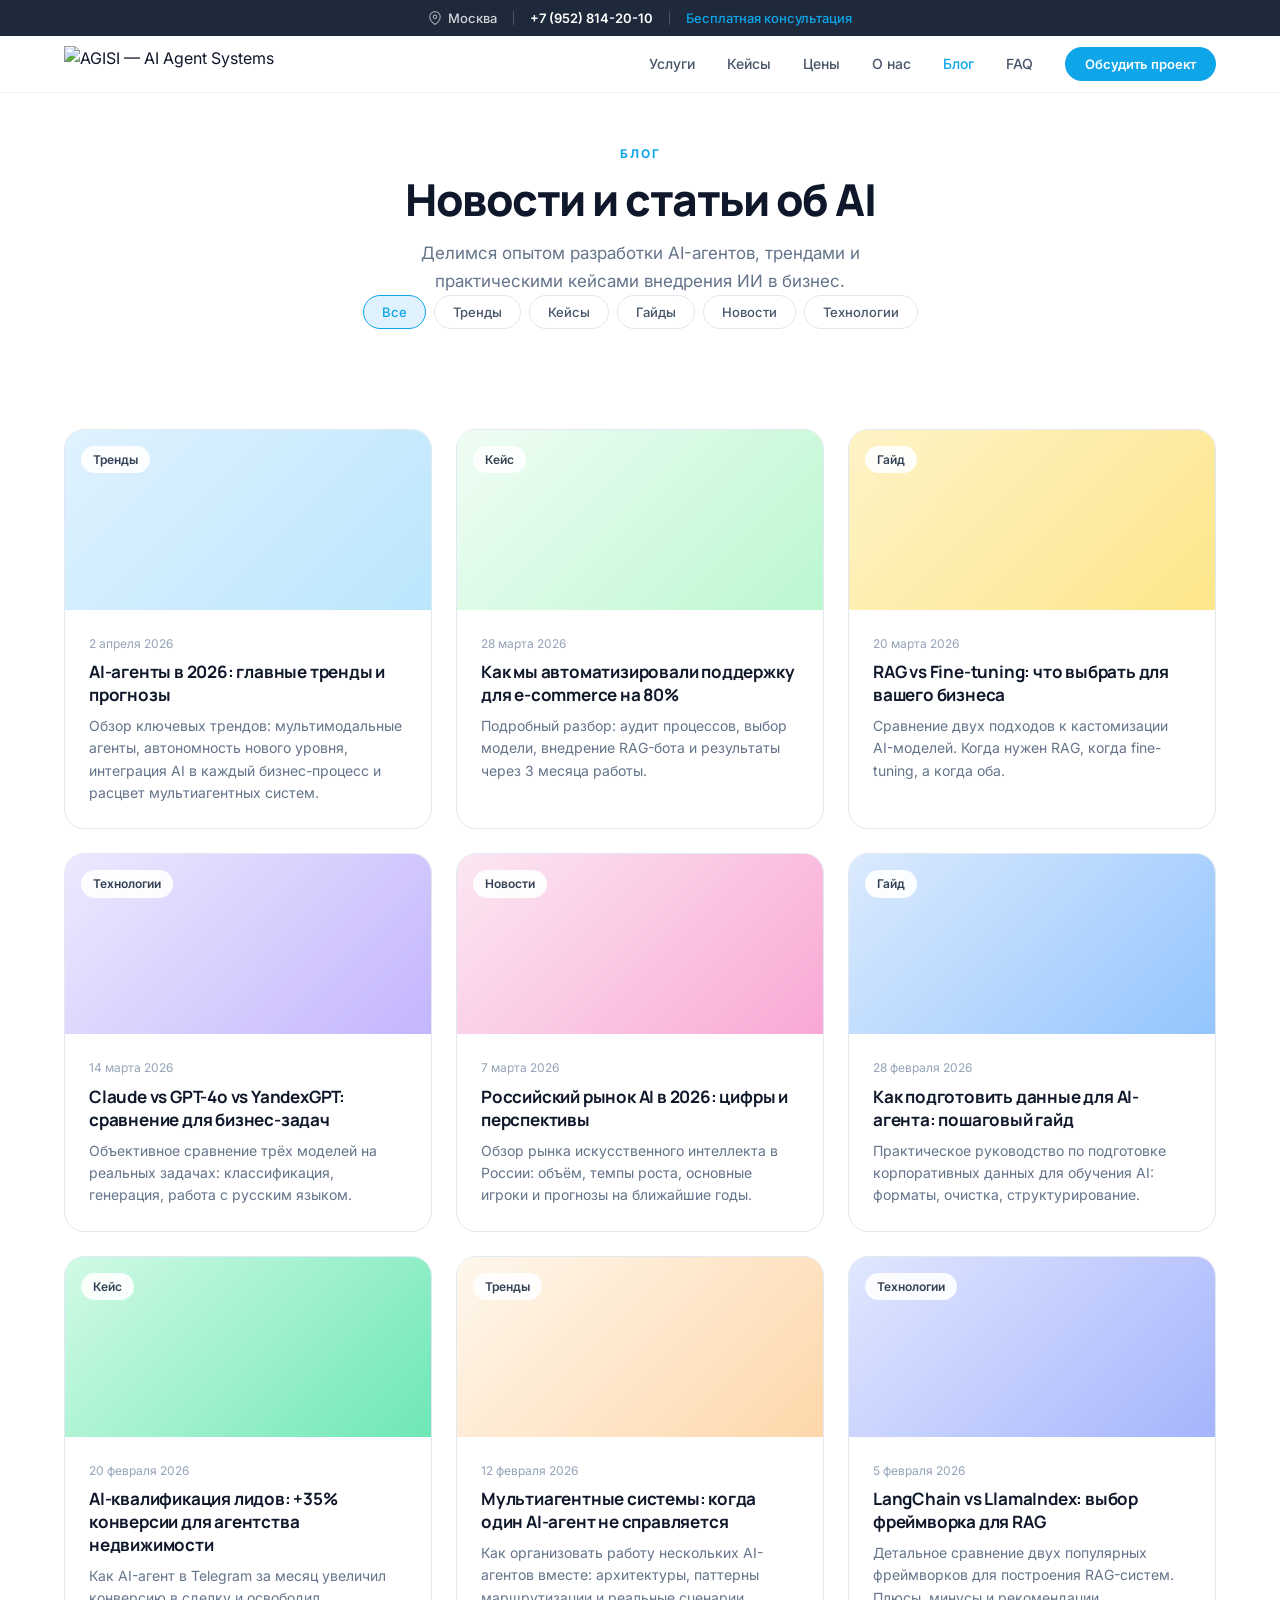
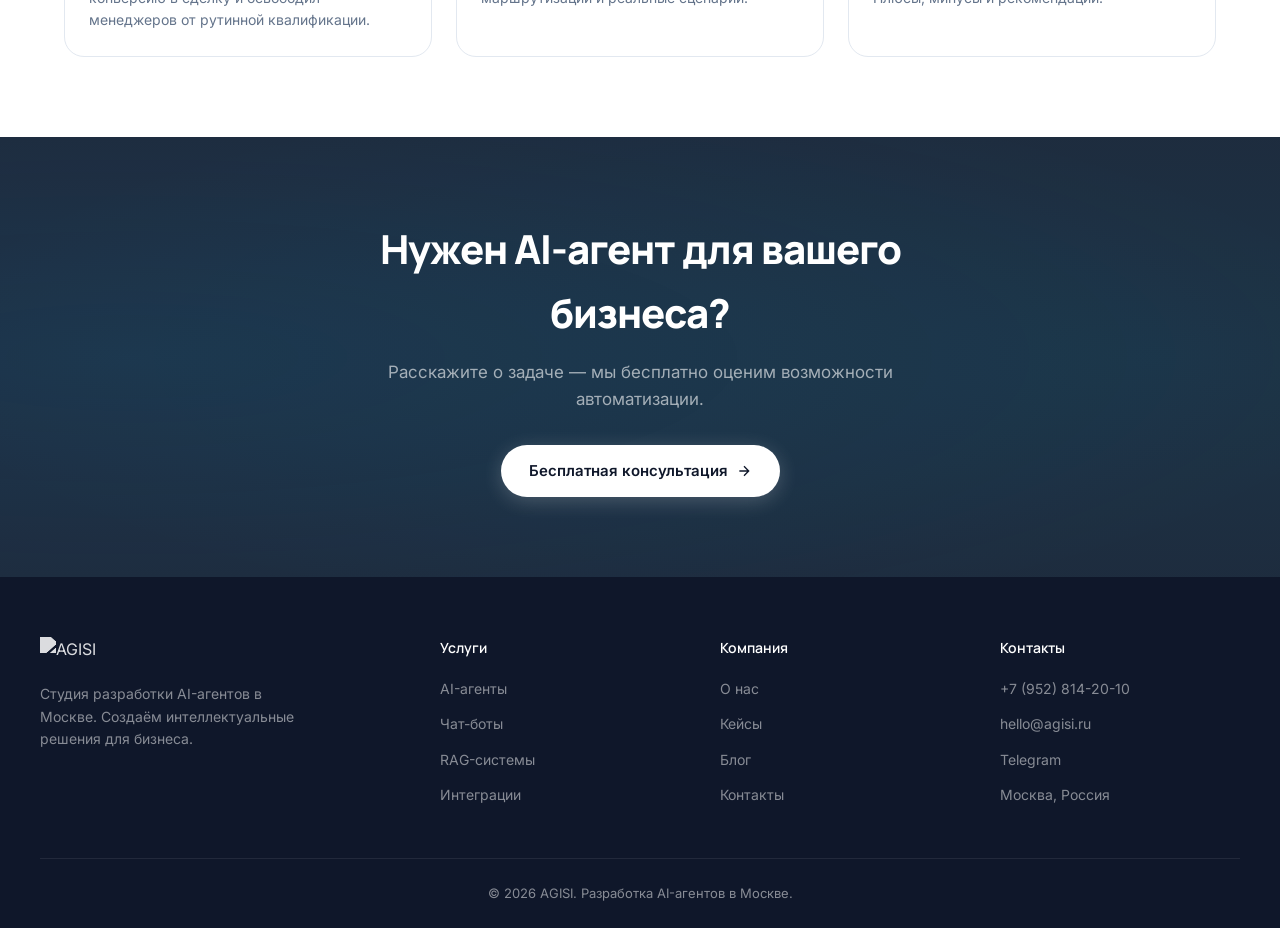
==== public_html/blog.html @ bcafbeac "Fix domain: asigi.ru -> agisi.ru Updated all references to correct domain agisi.ru. Updated deploy p" ====
<!DOCTYPE html>
<html lang="ru">
<head>
    <meta charset="UTF-8">
    <meta name="viewport" content="width=device-width, initial-scale=1.0">
    <title>Блог об AI и нейросетях — AGISI | Статьи о разработке AI-агентов</title>
    <meta name="description" content="Блог AGISI: статьи о разработке AI-агентов, внедрении ИИ в бизнес, RAG-системах, чат-ботах и трендах искусственного интеллекта. Практические кейсы и гайды.">
    <meta name="keywords" content="блог AI, статьи об искусственном интеллекте, разработка AI агентов блог, RAG системы статьи, чат-боты для бизнеса, тренды ИИ 2026, внедрение нейросетей кейсы, AI автоматизация">
    <meta name="author" content="AGISI">
    <link rel="canonical" href="https://agisi.ru/blog.html">
    <meta name="geo.region" content="RU-MOW">
    <meta name="geo.placename" content="Москва">

    <!-- Open Graph -->
    <meta property="og:title" content="Блог об AI и нейросетях — AGISI">
    <meta property="og:description" content="Статьи о разработке AI-агентов, внедрении ИИ и трендах нейросетей. Практические кейсы от студии AGISI.">
    <meta property="og:type" content="website">
    <meta property="og:url" content="https://agisi.ru/blog.html">
    <meta property="og:locale" content="ru_RU">
    <meta property="og:site_name" content="AGISI">

    <!-- Favicon -->
    <link rel="icon" type="image/x-icon" href="/favicon.ico">
    <link rel="icon" type="image/png" sizes="32x32" href="/favicon-32x32.png">
    <link rel="icon" type="image/png" sizes="16x16" href="/favicon-16x16.png">
    <link rel="apple-touch-icon" sizes="180x180" href="/apple-touch-icon.png">
    <link rel="manifest" href="/site.webmanifest">
    <meta name="theme-color" content="#0EA5E9">

    <!-- Fonts -->
    <link rel="preconnect" href="https://fonts.googleapis.com">
    <link rel="preconnect" href="https://fonts.gstatic.com" crossorigin>
    <link href="https://fonts.googleapis.com/css2?family=Manrope:wght@400;500;600;700;800&family=Inter:wght@400;500;600;700&display=swap" rel="stylesheet">

    <!-- Styles -->
    <link rel="stylesheet" href="styles.css">

    <!-- Structured Data: BreadcrumbList -->
    <script type="application/ld+json">
    {
        "@context": "https://schema.org",
        "@type": "BreadcrumbList",
        "itemListElement": [
            {
                "@type": "ListItem",
                "position": 1,
                "name": "Главная",
                "item": "https://agisi.ru/"
            },
            {
                "@type": "ListItem",
                "position": 2,
                "name": "Блог",
                "item": "https://agisi.ru/blog.html"
            }
        ]
    }
    </script>

    <!-- Structured Data: Blog -->
    <script type="application/ld+json">
    {
        "@context": "https://schema.org",
        "@type": "Blog",
        "name": "Блог AGISI",
        "description": "Статьи о разработке AI-агентов, внедрении ИИ в бизнес и трендах искусственного интеллекта",
        "url": "https://agisi.ru/blog.html",
        "publisher": {
            "@type": "Organization",
            "name": "AGISI",
            "url": "https://agisi.ru"
        },
        "blogPost": [
            {
                "@type": "BlogPosting",
                "headline": "AI-агенты в 2026: главные тренды и прогнозы",
                "datePublished": "2026-04-02",
                "author": {"@type": "Organization", "name": "AGISI"},
                "description": "Обзор ключевых трендов в разработке AI-агентов: мультимодальность, автономность, интеграция с бизнес-процессами."
            },
            {
                "@type": "BlogPosting",
                "headline": "Как мы автоматизировали поддержку для e-commerce на 80%",
                "datePublished": "2026-03-28",
                "author": {"@type": "Organization", "name": "AGISI"},
                "description": "Подробный разбор кейса: от аудита до внедрения RAG-бота для интернет-магазина."
            },
            {
                "@type": "BlogPosting",
                "headline": "RAG vs Fine-tuning: что выбрать для вашего бизнеса",
                "datePublished": "2026-03-20",
                "author": {"@type": "Organization", "name": "AGISI"},
                "description": "Сравнение двух подходов к кастомизации AI-моделей для бизнеса."
            }
        ]
    }
    </script>

    <!-- Yandex.Metrika counter -->
    <script type="text/javascript">
        (function(m,e,t,r,i,k,a){
            m[i]=m[i]||function(){(m[i].a=m[i].a||[]).push(arguments)};
            m[i].l=1*new Date();
            for (var j = 0; j < document.scripts.length; j++) {if (document.scripts[j].src === r) { return; }}
            k=e.createElement(t),a=e.getElementsByTagName(t)[0],k.async=1,k.src=r,a.parentNode.insertBefore(k,a);
        })(window, document,'script','https://mc.yandex.ru/metrika/tag.js?id=107025632', 'ym');
        ym(107025632, 'init', {ssr:true, webvisor:true, clickmap:true, ecommerce:"dataLayer", referrer: document.referrer, url: location.href, accurateTrackBounce:true, trackLinks:true});
    </script>
</head>
<body>
    <noscript><div><img src="https://mc.yandex.ru/watch/107025632" style="position:absolute; left:-9999px;" alt=""></div></noscript>

    <!-- TOP BAR -->
    <div class="top-bar">
        <div class="top-bar-inner">
            <span class="top-bar-location">
                <svg width="14" height="14" viewBox="0 0 24 24" fill="none" stroke="currentColor" stroke-width="2"><path d="M21 10c0 7-9 13-9 13s-9-6-9-13a9 9 0 0118 0z"/><circle cx="12" cy="10" r="3"/></svg>
                Москва
            </span>
            <span class="top-bar-divider"></span>
            <a href="tel:+79528142010" class="top-bar-phone">+7 (952) 814-20-10</a>
            <span class="top-bar-divider"></span>
            <span class="top-bar-free">Бесплатная консультация</span>
        </div>
    </div>

    <!-- NAVIGATION -->
    <nav class="nav" id="nav">
        <div class="nav-inner">
            <a href="/" class="nav-logo">
                <img src="/images/logo-full.png" alt="AGISI — AI Agent Systems" class="nav-logo-full">
            </a>
            <ul class="nav-links">
                <li><a href="/#services">Услуги</a></li>
                <li><a href="/#cases">Кейсы</a></li>
                <li><a href="/#pricing">Цены</a></li>
                <li><a href="/#about">О нас</a></li>
                <li><a href="/blog.html" style="color: var(--primary);">Блог</a></li>
                <li><a href="/#faq">FAQ</a></li>
                <li><a href="/#contact" class="nav-cta">Обсудить проект</a></li>
            </ul>
            <div class="nav-right-mobile">
                <a href="tel:+79528142010" class="nav-cta-mobile">Позвонить</a>
                <button class="nav-burger" id="navBurger" aria-label="Меню">
                    <span></span><span></span><span></span>
                </button>
            </div>
        </div>
    </nav>

    <!-- MOBILE MENU -->
    <div class="mobile-menu" id="mobileMenu">
        <a href="/#services" onclick="closeMobile()">Услуги</a>
        <a href="/#cases" onclick="closeMobile()">Кейсы</a>
        <a href="/#pricing" onclick="closeMobile()">Цены</a>
        <a href="/#about" onclick="closeMobile()">О нас</a>
        <a href="/blog.html" onclick="closeMobile()">Блог</a>
        <a href="/#faq" onclick="closeMobile()">FAQ</a>
        <a href="/#contact" onclick="closeMobile()">Обсудить проект</a>
    </div>

    <!-- BLOG HEADER -->
    <div class="blog-page-header">
        <div class="section-container">
            <span class="section-label">Блог</span>
            <h1 class="section-title">Новости и статьи об AI</h1>
            <p class="section-desc">Делимся опытом разработки AI-агентов, трендами и практическими кейсами внедрения ИИ в бизнес.</p>
            <div class="blog-page-categories">
                <button class="blog-category-btn active" data-category="all">Все</button>
                <button class="blog-category-btn" data-category="trends">Тренды</button>
                <button class="blog-category-btn" data-category="cases">Кейсы</button>
                <button class="blog-category-btn" data-category="guides">Гайды</button>
                <button class="blog-category-btn" data-category="news">Новости</button>
                <button class="blog-category-btn" data-category="tech">Технологии</button>
            </div>
        </div>
    </div>

    <!-- BLOG ARTICLES -->
    <div class="blog-page-grid">
        <article class="blog-card fade-in" data-category="trends">
            <div class="blog-card-img" style="background: linear-gradient(135deg, #E0F2FE, #BAE6FD);">
                <span class="blog-card-category">Тренды</span>
            </div>
            <div class="blog-card-body">
                <time class="blog-card-date">2 апреля 2026</time>
                <h3><a href="#">AI-агенты в 2026: главные тренды и прогнозы</a></h3>
                <p>Обзор ключевых трендов: мультимодальные агенты, автономность нового уровня, интеграция AI в каждый бизнес-процесс и расцвет мультиагентных систем.</p>
            </div>
        </article>

        <article class="blog-card fade-in" data-category="cases">
            <div class="blog-card-img" style="background: linear-gradient(135deg, #F0FDF4, #BBF7D0);">
                <span class="blog-card-category">Кейс</span>
            </div>
            <div class="blog-card-body">
                <time class="blog-card-date">28 марта 2026</time>
                <h3><a href="#">Как мы автоматизировали поддержку для e-commerce на 80%</a></h3>
                <p>Подробный разбор: аудит процессов, выбор модели, внедрение RAG-бота и результаты через 3 месяца работы.</p>
            </div>
        </article>

        <article class="blog-card fade-in" data-category="guides">
            <div class="blog-card-img" style="background: linear-gradient(135deg, #FEF3C7, #FDE68A);">
                <span class="blog-card-category">Гайд</span>
            </div>
            <div class="blog-card-body">
                <time class="blog-card-date">20 марта 2026</time>
                <h3><a href="#">RAG vs Fine-tuning: что выбрать для вашего бизнеса</a></h3>
                <p>Сравнение двух подходов к кастомизации AI-моделей. Когда нужен RAG, когда fine-tuning, а когда оба.</p>
            </div>
        </article>

        <article class="blog-card fade-in" data-category="tech">
            <div class="blog-card-img" style="background: linear-gradient(135deg, #EDE9FE, #C4B5FD);">
                <span class="blog-card-category">Технологии</span>
            </div>
            <div class="blog-card-body">
                <time class="blog-card-date">14 марта 2026</time>
                <h3><a href="#">Claude vs GPT-4o vs YandexGPT: сравнение для бизнес-задач</a></h3>
                <p>Объективное сравнение трёх моделей на реальных задачах: классификация, генерация, работа с русским языком.</p>
            </div>
        </article>

        <article class="blog-card fade-in" data-category="news">
            <div class="blog-card-img" style="background: linear-gradient(135deg, #FCE7F3, #F9A8D4);">
                <span class="blog-card-category">Новости</span>
            </div>
            <div class="blog-card-body">
                <time class="blog-card-date">7 марта 2026</time>
                <h3><a href="#">Российский рынок AI в 2026: цифры и перспективы</a></h3>
                <p>Обзор рынка искусственного интеллекта в России: объём, темпы роста, основные игроки и прогнозы на ближайшие годы.</p>
            </div>
        </article>

        <article class="blog-card fade-in" data-category="guides">
            <div class="blog-card-img" style="background: linear-gradient(135deg, #DBEAFE, #93C5FD);">
                <span class="blog-card-category">Гайд</span>
            </div>
            <div class="blog-card-body">
                <time class="blog-card-date">28 февраля 2026</time>
                <h3><a href="#">Как подготовить данные для AI-агента: пошаговый гайд</a></h3>
                <p>Практическое руководство по подготовке корпоративных данных для обучения AI: форматы, очистка, структурирование.</p>
            </div>
        </article>

        <article class="blog-card fade-in" data-category="cases">
            <div class="blog-card-img" style="background: linear-gradient(135deg, #D1FAE5, #6EE7B7);">
                <span class="blog-card-category">Кейс</span>
            </div>
            <div class="blog-card-body">
                <time class="blog-card-date">20 февраля 2026</time>
                <h3><a href="#">AI-квалификация лидов: +35% конверсии для агентства недвижимости</a></h3>
                <p>Как AI-агент в Telegram за месяц увеличил конверсию в сделку и освободил менеджеров от рутинной квалификации.</p>
            </div>
        </article>

        <article class="blog-card fade-in" data-category="trends">
            <div class="blog-card-img" style="background: linear-gradient(135deg, #FFF7ED, #FED7AA);">
                <span class="blog-card-category">Тренды</span>
            </div>
            <div class="blog-card-body">
                <time class="blog-card-date">12 февраля 2026</time>
                <h3><a href="#">Мультиагентные системы: когда один AI-агент не справляется</a></h3>
                <p>Как организовать работу нескольких AI-агентов вместе: архитектуры, паттерны маршрутизации и реальные сценарии.</p>
            </div>
        </article>

        <article class="blog-card fade-in" data-category="tech">
            <div class="blog-card-img" style="background: linear-gradient(135deg, #E0E7FF, #A5B4FC);">
                <span class="blog-card-category">Технологии</span>
            </div>
            <div class="blog-card-body">
                <time class="blog-card-date">5 февраля 2026</time>
                <h3><a href="#">LangChain vs LlamaIndex: выбор фреймворка для RAG</a></h3>
                <p>Детальное сравнение двух популярных фреймворков для построения RAG-систем. Плюсы, минусы и рекомендации.</p>
            </div>
        </article>
    </div>

    <!-- CTA -->
    <section class="cta">
        <div class="cta-content fade-in">
            <h2>Нужен AI-агент для вашего бизнеса?</h2>
            <p>Расскажите о задаче — мы бесплатно оценим возможности автоматизации.</p>
            <a href="/#contact" class="btn btn-primary btn-white">
                Бесплатная консультация
                <svg width="16" height="16" viewBox="0 0 24 24" fill="none" stroke="currentColor" stroke-width="2"><path d="M5 12h14M12 5l7 7-7 7"/></svg>
            </a>
        </div>
    </section>

    <!-- FOOTER -->
    <footer class="footer">
        <div class="footer-inner">
            <div class="footer-col">
                <a href="/" class="footer-logo">
                    <img src="/images/logo-full.png" alt="AGISI" class="footer-logo-img">
                </a>
                <p class="footer-desc">Студия разработки AI-агентов в Москве. Создаём интеллектуальные решения для бизнеса.</p>
            </div>
            <div class="footer-col">
                <h4>Услуги</h4>
                <ul>
                    <li><a href="/#services">AI-агенты</a></li>
                    <li><a href="/#services">Чат-боты</a></li>
                    <li><a href="/#services">RAG-системы</a></li>
                    <li><a href="/#services">Интеграции</a></li>
                </ul>
            </div>
            <div class="footer-col">
                <h4>Компания</h4>
                <ul>
                    <li><a href="/#about">О нас</a></li>
                    <li><a href="/#cases">Кейсы</a></li>
                    <li><a href="/blog.html">Блог</a></li>
                    <li><a href="/#contact">Контакты</a></li>
                </ul>
            </div>
            <div class="footer-col">
                <h4>Контакты</h4>
                <ul>
                    <li><a href="tel:+79528142010">+7 (952) 814-20-10</a></li>
                    <li><a href="mailto:hello@agisi.ru">hello@agisi.ru</a></li>
                    <li><a href="https://t.me/agi_studio" target="_blank" rel="noopener">Telegram</a></li>
                    <li><span>Москва, Россия</span></li>
                </ul>
            </div>
        </div>
        <div class="footer-bottom">
            <p>&copy; 2026 AGISI. Разработка AI-агентов в Москве.</p>
        </div>
    </footer>

    <script src="script.js"></script>
</body>
</html>
---- public_html/styles.css ----
/* ===== RESET & BASE ===== */
*, *::before, *::after {
    margin: 0;
    padding: 0;
    box-sizing: border-box;
}

:root {
    --white: #ffffff;
    --bg: #FAFBFC;
    --bg-alt: #F1F5F9;
    --black: #0F172A;
    --gray-50: #F8FAFC;
    --gray-100: #F1F5F9;
    --gray-200: #E2E8F0;
    --gray-300: #CBD5E1;
    --gray-400: #94A3B8;
    --gray-500: #64748B;
    --gray-600: #475569;
    --gray-700: #334155;
    --gray-800: #1E293B;
    --primary: #0EA5E9;
    --primary-dark: #0284C7;
    --primary-light: #E0F2FE;
    --primary-50: #F0F9FF;
    --gradient: linear-gradient(135deg, #0EA5E9 0%, #0284C7 100%);
    --gradient-text: linear-gradient(135deg, #0EA5E9 0%, #06B6D4 50%, #0284C7 100%);
    --shadow-xs: 0 1px 2px rgba(15, 23, 42, 0.04);
    --shadow-sm: 0 2px 8px rgba(15, 23, 42, 0.06);
    --shadow-md: 0 4px 20px rgba(15, 23, 42, 0.08);
    --shadow-lg: 0 8px 40px rgba(15, 23, 42, 0.1);
    --shadow-xl: 0 20px 60px rgba(15, 23, 42, 0.12);
    --radius-sm: 10px;
    --radius-md: 14px;
    --radius-lg: 20px;
    --radius-xl: 28px;
    --radius-full: 50px;
}

html {
    scroll-behavior: smooth;
    -webkit-font-smoothing: antialiased;
    -moz-osx-font-smoothing: grayscale;
}

body {
    font-family: 'Inter', -apple-system, BlinkMacSystemFont, 'Segoe UI', Roboto, sans-serif;
    color: var(--black);
    background: var(--white);
    line-height: 1.6;
    overflow-x: hidden;
}

h1, h2, h3, h4, h5, h6 {
    font-family: 'Manrope', 'Inter', sans-serif;
}

a {
    color: inherit;
    text-decoration: none;
}

img {
    max-width: 100%;
    height: auto;
}

/* ===== TOP BAR ===== */
.top-bar {
    position: fixed;
    top: 0;
    left: 0;
    right: 0;
    z-index: 1001;
    background: var(--gray-800);
    color: rgba(255, 255, 255, 0.8);
    height: 36px;
    display: flex;
    align-items: center;
    justify-content: center;
    font-size: 13px;
}

.top-bar-inner {
    display: flex;
    align-items: center;
    gap: 16px;
}

.top-bar-location {
    display: flex;
    align-items: center;
    gap: 6px;
    font-weight: 500;
}

.top-bar-location svg {
    opacity: 0.7;
}

.top-bar-divider {
    width: 1px;
    height: 14px;
    background: rgba(255, 255, 255, 0.2);
}

.top-bar-phone {
    color: var(--white);
    font-weight: 600;
    transition: opacity 0.2s;
}

.top-bar-phone:hover {
    opacity: 0.8;
}

.top-bar-free {
    color: var(--primary);
    font-weight: 500;
}

/* ===== NAVIGATION ===== */
.nav {
    position: fixed;
    top: 36px;
    left: 0;
    right: 0;
    z-index: 1000;
    background: rgba(255, 255, 255, 0.8);
    backdrop-filter: saturate(180%) blur(20px);
    -webkit-backdrop-filter: saturate(180%) blur(20px);
    border-bottom: 1px solid rgba(15, 23, 42, 0.06);
    transition: all 0.3s ease;
}

.nav.scrolled {
    background: rgba(255, 255, 255, 0.95);
    box-shadow: 0 1px 12px rgba(15, 23, 42, 0.06);
}

.nav-inner {
    max-width: 1200px;
    margin: 0 auto;
    padding: 0 24px;
    height: 56px;
    display: flex;
    align-items: center;
    justify-content: space-between;
}

.nav-logo {
    display: flex;
    align-items: center;
    gap: 10px;
    text-decoration: none;
    color: var(--black);
}

.nav-logo-full {
    height: 36px;
    width: auto;
    object-fit: contain;
}

.nav-logo-text {
    font-family: 'Manrope', sans-serif;
    font-size: 22px;
    font-weight: 800;
    letter-spacing: -0.5px;
}

.nav-links {
    display: flex;
    align-items: center;
    gap: 32px;
    list-style: none;
}

.nav-links a {
    font-size: 14px;
    font-weight: 500;
    color: var(--gray-600);
    text-decoration: none;
    transition: color 0.2s;
}

.nav-links a:hover {
    color: var(--black);
}

.nav-cta {
    background: var(--primary) !important;
    color: var(--white) !important;
    padding: 9px 20px !important;
    border-radius: var(--radius-full) !important;
    font-size: 13px !important;
    font-weight: 600 !important;
    transition: all 0.2s !important;
}

.nav-cta:hover {
    background: var(--primary-dark) !important;
    transform: translateY(-1px);
}

.nav-right-mobile {
    display: none;
    align-items: center;
    gap: 12px;
}

.nav-cta-mobile {
    display: none;
    padding: 8px 16px;
    border-radius: var(--radius-full);
    background: var(--primary);
    color: var(--white);
    font-size: 13px;
    font-weight: 600;
    white-space: nowrap;
    transition: background 0.2s;
}

.nav-cta-mobile:hover {
    background: var(--primary-dark);
}

.nav-burger {
    display: none;
    flex-direction: column;
    gap: 5px;
    cursor: pointer;
    background: none;
    border: none;
    padding: 4px;
}

.nav-burger span {
    width: 22px;
    height: 2px;
    background: var(--black);
    border-radius: 2px;
    transition: all 0.3s;
}

/* ===== HERO ===== */
.hero {
    padding: 160px 24px 80px;
    text-align: center;
    background: var(--white);
    position: relative;
    overflow: hidden;
}

.hero-bg-pattern {
    position: absolute;
    top: 0;
    left: 0;
    right: 0;
    bottom: 0;
    background:
        radial-gradient(circle at 20% 50%, rgba(14, 165, 233, 0.06) 0%, transparent 50%),
        radial-gradient(circle at 80% 50%, rgba(6, 182, 212, 0.04) 0%, transparent 50%),
        radial-gradient(circle at 50% 0%, rgba(14, 165, 233, 0.03) 0%, transparent 60%);
    pointer-events: none;
}

.hero-content {
    position: relative;
    max-width: 800px;
    margin: 0 auto;
}

.hero-badge {
    display: inline-flex;
    align-items: center;
    gap: 8px;
    background: var(--primary-light);
    color: var(--primary-dark);
    padding: 8px 20px;
    border-radius: var(--radius-full);
    font-size: 13px;
    font-weight: 600;
    margin-bottom: 28px;
    letter-spacing: 0.2px;
}

.hero-badge-dot {
    width: 8px;
    height: 8px;
    background: var(--primary);
    border-radius: 50%;
    animation: pulse 2s ease-in-out infinite;
}

@keyframes pulse {
    0%, 100% { opacity: 1; transform: scale(1); }
    50% { opacity: 0.5; transform: scale(0.7); }
}

.hero h1 {
    font-size: clamp(36px, 6vw, 64px);
    font-weight: 800;
    letter-spacing: -2px;
    line-height: 1.08;
    margin-bottom: 20px;
    color: var(--black);
}

.gradient-text {
    background: var(--gradient-text);
    -webkit-background-clip: text;
    -webkit-text-fill-color: transparent;
    background-clip: text;
}

.hero-sub {
    font-size: clamp(16px, 2vw, 19px);
    color: var(--gray-500);
    max-width: 580px;
    margin: 0 auto 36px;
    line-height: 1.6;
}

.hero-buttons {
    display: flex;
    gap: 14px;
    justify-content: center;
    flex-wrap: wrap;
    margin-bottom: 56px;
}

.btn {
    display: inline-flex;
    align-items: center;
    gap: 8px;
    padding: 14px 28px;
    border-radius: var(--radius-full);
    font-size: 15px;
    font-weight: 600;
    text-decoration: none;
    transition: all 0.25s ease;
    cursor: pointer;
    border: none;
    font-family: inherit;
}

.btn-primary {
    background: var(--gradient);
    color: var(--white);
    box-shadow: 0 4px 16px rgba(14, 165, 233, 0.3);
}

.btn-primary:hover {
    transform: translateY(-2px);
    box-shadow: 0 6px 24px rgba(14, 165, 233, 0.4);
}

.btn-secondary {
    background: transparent;
    color: var(--primary);
    border: 2px solid var(--primary);
}

.btn-secondary:hover {
    background: var(--primary);
    color: var(--white);
    transform: translateY(-2px);
}

.btn-white {
    background: var(--white) !important;
    color: var(--black) !important;
    box-shadow: 0 4px 20px rgba(255, 255, 255, 0.2) !important;
}

.btn-white:hover {
    background: var(--gray-100) !important;
    box-shadow: 0 6px 30px rgba(255, 255, 255, 0.3) !important;
}

.hero-stats {
    display: flex;
    align-items: center;
    justify-content: center;
    gap: 40px;
}

.hero-stat {
    text-align: center;
}

.hero-stat-num {
    font-family: 'Manrope', sans-serif;
    font-size: 28px;
    font-weight: 800;
    color: var(--primary);
    letter-spacing: -0.5px;
}

.hero-stat-label {
    font-size: 13px;
    color: var(--gray-400);
    margin-top: 2px;
}

.hero-stat-divider {
    width: 1px;
    height: 36px;
    background: var(--gray-200);
}

/* ===== TRUSTED ===== */
.trusted {
    padding: 40px 24px;
    border-top: 1px solid var(--gray-100);
    border-bottom: 1px solid var(--gray-100);
}

.trusted-label {
    text-align: center;
    font-size: 12px;
    font-weight: 600;
    text-transform: uppercase;
    letter-spacing: 1.5px;
    color: var(--gray-400);
    margin-bottom: 20px;
}

.trusted-logos {
    display: flex;
    align-items: center;
    justify-content: center;
    gap: 40px;
    flex-wrap: wrap;
}

.trusted-logo {
    font-family: 'Manrope', sans-serif;
    font-size: 16px;
    font-weight: 700;
    color: var(--gray-300);
    letter-spacing: -0.3px;
    transition: color 0.3s;
}

.trusted-logo:hover {
    color: var(--gray-500);
}

/* ===== SECTIONS COMMON ===== */
section {
    padding: 100px 24px;
}

.section-alt {
    background: var(--gray-50);
}

.section-container {
    max-width: 1200px;
    margin: 0 auto;
}

.section-header {
    text-align: center;
    margin-bottom: 60px;
}

.section-label {
    display: inline-block;
    font-size: 12px;
    font-weight: 700;
    text-transform: uppercase;
    letter-spacing: 2px;
    color: var(--primary);
    margin-bottom: 12px;
}

.section-title {
    font-size: clamp(28px, 4.5vw, 44px);
    font-weight: 800;
    letter-spacing: -1.5px;
    line-height: 1.12;
    margin-bottom: 16px;
    color: var(--black);
}

.section-desc {
    font-size: 17px;
    color: var(--gray-500);
    max-width: 560px;
    margin: 0 auto;
    line-height: 1.6;
}

/* ===== SERVICES ===== */
.services-grid {
    display: grid;
    grid-template-columns: repeat(3, 1fr);
    gap: 24px;
}

.service-card {
    background: var(--white);
    border-radius: var(--radius-lg);
    padding: 36px 30px;
    transition: all 0.35s ease;
    border: 1px solid var(--gray-100);
    position: relative;
}

.service-card:hover {
    transform: translateY(-4px);
    box-shadow: var(--shadow-lg);
    border-color: transparent;
}

.service-icon {
    width: 52px;
    height: 52px;
    border-radius: var(--radius-sm);
    background: var(--primary-50);
    display: flex;
    align-items: center;
    justify-content: center;
    margin-bottom: 20px;
}

.service-card h3 {
    font-size: 19px;
    font-weight: 700;
    margin-bottom: 10px;
    letter-spacing: -0.3px;
    color: var(--black);
}

.service-card > p {
    font-size: 14px;
    color: var(--gray-500);
    line-height: 1.6;
    margin-bottom: 16px;
}

.service-list {
    list-style: none;
}

.service-list li {
    padding: 6px 0;
    font-size: 13px;
    color: var(--gray-600);
    display: flex;
    align-items: center;
    gap: 10px;
}

.service-list li::before {
    content: '';
    width: 5px;
    height: 5px;
    background: var(--primary);
    border-radius: 50%;
    flex-shrink: 0;
}

/* ===== CASES ===== */
.cases-grid {
    display: grid;
    grid-template-columns: repeat(3, 1fr);
    gap: 24px;
}

.case-card {
    background: var(--white);
    border-radius: var(--radius-lg);
    padding: 36px 30px;
    border: 1px solid var(--gray-200);
    transition: all 0.35s ease;
}

.case-card:hover {
    transform: translateY(-4px);
    box-shadow: var(--shadow-lg);
    border-color: transparent;
}

.case-tag {
    display: inline-block;
    padding: 4px 12px;
    border-radius: var(--radius-full);
    background: var(--primary-light);
    color: var(--primary-dark);
    font-size: 12px;
    font-weight: 600;
    margin-bottom: 16px;
}

.case-card h3 {
    font-size: 19px;
    font-weight: 700;
    margin-bottom: 10px;
    letter-spacing: -0.3px;
    line-height: 1.3;
}

.case-card > p {
    font-size: 14px;
    color: var(--gray-500);
    line-height: 1.6;
    margin-bottom: 20px;
}

.case-metrics {
    display: flex;
    gap: 24px;
    padding-top: 16px;
    border-top: 1px solid var(--gray-100);
}

.case-metric-num {
    display: block;
    font-family: 'Manrope', sans-serif;
    font-size: 24px;
    font-weight: 800;
    color: var(--primary);
    letter-spacing: -0.5px;
}

.case-metric-label {
    font-size: 12px;
    color: var(--gray-400);
    margin-top: 2px;
}

/* ===== PROCESS ===== */
.process-steps {
    display: grid;
    grid-template-columns: repeat(4, 1fr);
    gap: 28px;
    position: relative;
}

.process-steps::before {
    content: '';
    position: absolute;
    top: 32px;
    left: 12.5%;
    right: 12.5%;
    height: 2px;
    background: var(--gray-200);
}

.process-step {
    text-align: center;
    position: relative;
}

.process-step-num {
    width: 64px;
    height: 64px;
    border-radius: 50%;
    background: var(--primary-light);
    display: flex;
    align-items: center;
    justify-content: center;
    font-family: 'Manrope', sans-serif;
    font-size: 18px;
    font-weight: 800;
    color: var(--primary);
    margin: 0 auto 20px;
    position: relative;
    border: 3px solid var(--white);
    box-shadow: var(--shadow-sm);
    transition: all 0.3s;
}

.process-step:hover .process-step-num {
    background: var(--primary);
    color: var(--white);
    transform: scale(1.1);
}

.process-step h3 {
    font-size: 17px;
    font-weight: 700;
    margin-bottom: 8px;
    letter-spacing: -0.2px;
}

.process-step p {
    font-size: 13px;
    color: var(--gray-500);
    line-height: 1.6;
}

/* ===== PRICING ===== */
.pricing-grid {
    display: grid;
    grid-template-columns: repeat(3, 1fr);
    gap: 24px;
    align-items: start;
}

.pricing-card {
    background: var(--white);
    border-radius: var(--radius-lg);
    padding: 40px 32px;
    transition: all 0.35s ease;
    border: 2px solid var(--gray-200);
    position: relative;
}

.pricing-card.featured {
    border-color: var(--primary);
    transform: scale(1.03);
    box-shadow: var(--shadow-md);
}

.pricing-card.featured .pricing-badge {
    display: block;
}

.pricing-badge {
    display: none;
    position: absolute;
    top: -14px;
    left: 50%;
    transform: translateX(-50%);
    background: var(--gradient);
    color: var(--white);
    padding: 6px 20px;
    border-radius: var(--radius-full);
    font-size: 12px;
    font-weight: 700;
    text-transform: uppercase;
    letter-spacing: 0.5px;
    white-space: nowrap;
}

.pricing-card:hover {
    box-shadow: var(--shadow-lg);
}

.pricing-name {
    font-family: 'Manrope', sans-serif;
    font-size: 22px;
    font-weight: 700;
    margin-bottom: 6px;
}

.pricing-desc {
    font-size: 14px;
    color: var(--gray-400);
    margin-bottom: 24px;
}

.pricing-price {
    display: flex;
    align-items: baseline;
    gap: 6px;
    margin-bottom: 4px;
}

.pricing-amount {
    font-family: 'Manrope', sans-serif;
    font-size: 48px;
    font-weight: 800;
    letter-spacing: -2px;
    line-height: 1;
    color: var(--black);
}

.pricing-currency {
    font-size: 16px;
    color: var(--gray-400);
    font-weight: 500;
}

.pricing-period {
    font-size: 13px;
    color: var(--gray-400);
    margin-bottom: 28px;
}

.pricing-features {
    list-style: none;
    margin-bottom: 28px;
}

.pricing-features li {
    padding: 9px 0;
    font-size: 14px;
    color: var(--gray-600);
    display: flex;
    align-items: flex-start;
    gap: 10px;
    border-bottom: 1px solid var(--gray-100);
}

.pricing-features li:last-child {
    border-bottom: none;
}

.pricing-features li::before {
    content: '\2713';
    color: var(--primary);
    font-weight: 700;
    flex-shrink: 0;
    margin-top: 1px;
}

.pricing-btn {
    display: block;
    width: 100%;
    text-align: center;
    padding: 13px;
    border-radius: var(--radius-full);
    font-size: 15px;
    font-weight: 600;
    text-decoration: none;
    transition: all 0.3s;
    font-family: inherit;
}

.pricing-btn-outline {
    border: 2px solid var(--primary);
    color: var(--primary);
    background: transparent;
}

.pricing-btn-outline:hover {
    background: var(--primary);
    color: var(--white);
}

.pricing-btn-fill {
    background: var(--gradient);
    color: var(--white);
    border: 2px solid transparent;
}

.pricing-btn-fill:hover {
    box-shadow: 0 4px 16px rgba(14, 165, 233, 0.3);
    transform: translateY(-1px);
}

.pricing-note {
    text-align: center;
    margin-top: 40px;
    color: var(--gray-400);
    font-size: 14px;
}

/* ===== ABOUT ===== */
.about-grid {
    display: grid;
    grid-template-columns: 1.2fr 1fr;
    gap: 60px;
    align-items: start;
}

.about-text h3 {
    font-size: 28px;
    font-weight: 800;
    margin-bottom: 16px;
    letter-spacing: -0.5px;
}

.about-text p {
    font-size: 15px;
    color: var(--gray-500);
    line-height: 1.7;
    margin-bottom: 14px;
}

.about-features {
    margin-top: 24px;
    display: flex;
    flex-direction: column;
    gap: 14px;
}

.about-feature {
    display: flex;
    align-items: center;
    gap: 12px;
    font-size: 15px;
    font-weight: 500;
    color: var(--gray-700);
}

.about-feature-icon {
    width: 32px;
    height: 32px;
    border-radius: 8px;
    background: var(--primary-light);
    display: flex;
    align-items: center;
    justify-content: center;
    flex-shrink: 0;
}

.about-tech {
    background: var(--gray-50);
    border-radius: var(--radius-lg);
    padding: 32px;
    border: 1px solid var(--gray-100);
}

.about-tech h4 {
    font-size: 16px;
    font-weight: 700;
    margin-bottom: 16px;
    color: var(--gray-700);
}

.tech-tags {
    display: flex;
    flex-wrap: wrap;
    gap: 8px;
}

.tech-tag {
    background: var(--white);
    color: var(--gray-600);
    padding: 6px 14px;
    border-radius: var(--radius-full);
    font-size: 13px;
    font-weight: 500;
    border: 1px solid var(--gray-200);
    transition: all 0.2s;
}

.tech-tag:hover {
    border-color: var(--primary);
    color: var(--primary);
}

/* ===== BLOG ===== */
.blog-grid {
    display: grid;
    grid-template-columns: repeat(3, 1fr);
    gap: 24px;
}

.blog-card {
    background: var(--white);
    border-radius: var(--radius-lg);
    overflow: hidden;
    border: 1px solid var(--gray-200);
    transition: all 0.35s ease;
}

.blog-card:hover {
    transform: translateY(-4px);
    box-shadow: var(--shadow-lg);
    border-color: transparent;
}

.blog-card-img {
    height: 180px;
    display: flex;
    align-items: flex-start;
    padding: 16px;
}

.blog-card-category {
    display: inline-block;
    padding: 4px 12px;
    border-radius: var(--radius-full);
    background: rgba(255, 255, 255, 0.9);
    font-size: 12px;
    font-weight: 600;
    color: var(--gray-700);
    backdrop-filter: blur(8px);
}

.blog-card-body {
    padding: 24px;
}

.blog-card-date {
    font-size: 12px;
    color: var(--gray-400);
    display: block;
    margin-bottom: 8px;
}

.blog-card-body h3 {
    font-size: 17px;
    font-weight: 700;
    line-height: 1.35;
    margin-bottom: 8px;
    letter-spacing: -0.2px;
}

.blog-card-body h3 a {
    color: var(--black);
    transition: color 0.2s;
}

.blog-card-body h3 a:hover {
    color: var(--primary);
}

.blog-card-body > p {
    font-size: 14px;
    color: var(--gray-500);
    line-height: 1.6;
}

.blog-more {
    text-align: center;
    margin-top: 40px;
}

/* ===== FAQ ===== */
.faq-list {
    max-width: 720px;
    margin: 0 auto;
}

.faq-item {
    background: var(--white);
    border-radius: var(--radius-md);
    margin-bottom: 10px;
    overflow: hidden;
    border: 1px solid var(--gray-100);
    transition: all 0.3s;
}

.faq-item:hover {
    border-color: var(--gray-200);
}

.faq-item.active {
    border-color: var(--primary);
    box-shadow: 0 2px 12px rgba(14, 165, 233, 0.08);
}

.faq-question {
    padding: 20px 24px;
    display: flex;
    align-items: center;
    justify-content: space-between;
    cursor: pointer;
    font-size: 15px;
    font-weight: 600;
    gap: 16px;
    user-select: none;
    color: var(--black);
}

.faq-toggle {
    width: 28px;
    height: 28px;
    border-radius: 50%;
    background: var(--gray-100);
    display: flex;
    align-items: center;
    justify-content: center;
    font-size: 18px;
    color: var(--gray-500);
    flex-shrink: 0;
    transition: all 0.3s;
}

.faq-item.active .faq-toggle {
    background: var(--primary);
    color: var(--white);
    transform: rotate(45deg);
}

.faq-answer {
    max-height: 0;
    overflow: hidden;
    transition: max-height 0.4s ease;
}

.faq-item.active .faq-answer {
    max-height: 300px;
}

.faq-answer-inner {
    padding: 0 24px 20px;
    font-size: 14px;
    color: var(--gray-500);
    line-height: 1.7;
}

/* ===== CONTACT ===== */
.contact-grid {
    display: grid;
    grid-template-columns: 1fr 1.1fr;
    gap: 48px;
    align-items: start;
}

.contact-info h3 {
    font-size: 24px;
    font-weight: 700;
    margin-bottom: 12px;
    letter-spacing: -0.3px;
}

.contact-info > p {
    color: var(--gray-500);
    font-size: 15px;
    line-height: 1.6;
    margin-bottom: 28px;
}

.contact-details {
    display: flex;
    flex-direction: column;
    gap: 16px;
}

.contact-detail {
    display: flex;
    align-items: center;
    gap: 14px;
}

.contact-detail-icon {
    width: 44px;
    height: 44px;
    border-radius: var(--radius-sm);
    background: var(--primary-light);
    display: flex;
    align-items: center;
    justify-content: center;
    flex-shrink: 0;
}

.contact-detail-text {
    font-size: 14px;
    color: var(--gray-500);
}

.contact-detail-text strong {
    display: block;
    color: var(--black);
    font-size: 13px;
    font-weight: 600;
    margin-bottom: 2px;
}

.contact-detail-text a {
    color: var(--gray-600);
    transition: color 0.2s;
}

.contact-detail-text a:hover {
    color: var(--primary);
}

.contact-form {
    background: var(--white);
    padding: 36px;
    border-radius: var(--radius-lg);
    border: 1px solid var(--gray-200);
    box-shadow: var(--shadow-sm);
}

.form-group {
    margin-bottom: 18px;
}

.form-group label {
    display: block;
    font-size: 13px;
    font-weight: 600;
    margin-bottom: 6px;
    color: var(--gray-700);
}

.form-group input,
.form-group textarea,
.form-group select {
    width: 100%;
    padding: 12px 16px;
    border: 1.5px solid var(--gray-200);
    border-radius: var(--radius-sm);
    font-size: 14px;
    font-family: inherit;
    transition: border-color 0.2s, box-shadow 0.2s;
    background: var(--white);
    color: var(--black);
}

.form-group input:focus,
.form-group textarea:focus,
.form-group select:focus {
    outline: none;
    border-color: var(--primary);
    box-shadow: 0 0 0 3px rgba(14, 165, 233, 0.1);
}

.form-group textarea {
    resize: vertical;
    min-height: 100px;
}

.form-submit {
    width: 100%;
    padding: 14px;
    border: none;
    border-radius: var(--radius-full);
    background: var(--gradient);
    color: var(--white);
    font-size: 15px;
    font-weight: 600;
    cursor: pointer;
    transition: all 0.3s;
    font-family: inherit;
}

.form-submit:hover {
    transform: translateY(-2px);
    box-shadow: 0 4px 16px rgba(14, 165, 233, 0.3);
}

.form-note {
    text-align: center;
    font-size: 12px;
    color: var(--gray-400);
    margin-top: 12px;
}

/* ===== CTA ===== */
.cta {
    background: var(--gray-800);
    color: var(--white);
    text-align: center;
    padding: 80px 24px;
    position: relative;
    overflow: hidden;
}

.cta::before {
    content: '';
    position: absolute;
    top: -50%;
    left: -50%;
    width: 200%;
    height: 200%;
    background:
        radial-gradient(ellipse at 30% 50%, rgba(14, 165, 233, 0.1) 0%, transparent 50%),
        radial-gradient(ellipse at 70% 50%, rgba(6, 182, 212, 0.08) 0%, transparent 50%);
    pointer-events: none;
}

.cta-content {
    position: relative;
    max-width: 600px;
    margin: 0 auto;
}

.cta h2 {
    font-size: clamp(28px, 4vw, 40px);
    font-weight: 800;
    letter-spacing: -1px;
    margin-bottom: 14px;
}

.cta p {
    font-size: 17px;
    color: rgba(255, 255, 255, 0.6);
    margin-bottom: 32px;
    line-height: 1.6;
}

/* ===== FOOTER ===== */
.footer {
    background: var(--black);
    color: rgba(255, 255, 255, 0.5);
    padding: 60px 24px 0;
}

.footer-inner {
    max-width: 1200px;
    margin: 0 auto;
    display: grid;
    grid-template-columns: 1.5fr 1fr 1fr 1fr;
    gap: 40px;
    padding-bottom: 40px;
}

.footer-logo {
    display: flex;
    align-items: center;
    gap: 10px;
    color: var(--white);
    margin-bottom: 14px;
}

.footer-logo span {
    font-family: 'Manrope', sans-serif;
    font-size: 20px;
    font-weight: 800;
}

.footer-logo-img {
    height: 32px;
    width: auto;
    object-fit: contain;
    filter: brightness(0) invert(1);
    opacity: 0.85;
}

.footer-desc {
    font-size: 14px;
    line-height: 1.6;
    max-width: 260px;
}

.footer-col h4 {
    color: var(--white);
    font-size: 14px;
    font-weight: 600;
    margin-bottom: 16px;
}

.footer-col ul {
    list-style: none;
}

.footer-col ul li {
    margin-bottom: 10px;
}

.footer-col ul a,
.footer-col ul span {
    font-size: 14px;
    color: rgba(255, 255, 255, 0.5);
    transition: color 0.2s;
}

.footer-col ul a:hover {
    color: rgba(255, 255, 255, 0.9);
}

.footer-bottom {
    max-width: 1200px;
    margin: 0 auto;
    padding: 24px 0;
    border-top: 1px solid rgba(255, 255, 255, 0.08);
    font-size: 13px;
    text-align: center;
}

/* ===== SCROLL ANIMATIONS ===== */
.fade-in {
    opacity: 0;
    transform: translateY(24px);
    transition: opacity 0.7s ease, transform 0.7s ease;
}

.fade-in.visible {
    opacity: 1;
    transform: translateY(0);
}

/* ===== MOBILE MENU ===== */
.mobile-menu {
    display: none;
    position: fixed;
    top: 92px;
    left: 0;
    right: 0;
    bottom: 0;
    background: rgba(255, 255, 255, 0.98);
    backdrop-filter: blur(20px);
    -webkit-backdrop-filter: blur(20px);
    z-index: 999;
    padding: 32px 24px;
}

.mobile-menu.active {
    display: block;
}

.mobile-menu a {
    display: block;
    padding: 14px 0;
    font-size: 18px;
    font-weight: 600;
    color: var(--black);
    border-bottom: 1px solid var(--gray-100);
}

/* ===== BLOG PAGE ===== */
.blog-page-header {
    padding: 140px 24px 60px;
    text-align: center;
    background: var(--white);
}

.blog-page-grid {
    display: grid;
    grid-template-columns: repeat(3, 1fr);
    gap: 24px;
    max-width: 1200px;
    margin: 0 auto;
    padding: 0 24px 80px;
}

.blog-page-categories {
    display: flex;
    justify-content: center;
    gap: 8px;
    flex-wrap: wrap;
    margin-bottom: 40px;
}

.blog-category-btn {
    padding: 8px 18px;
    border-radius: var(--radius-full);
    border: 1.5px solid var(--gray-200);
    background: var(--white);
    color: var(--gray-600);
    font-size: 13px;
    font-weight: 500;
    cursor: pointer;
    transition: all 0.2s;
    font-family: inherit;
}

.blog-category-btn:hover,
.blog-category-btn.active {
    border-color: var(--primary);
    color: var(--primary);
    background: var(--primary-light);
}

/* ===== RESPONSIVE ===== */
@media (max-width: 1024px) {
    .services-grid,
    .cases-grid,
    .pricing-grid,
    .blog-grid,
    .blog-page-grid {
        grid-template-columns: repeat(2, 1fr);
    }

    .pricing-card.featured {
        transform: none;
    }

    .process-steps {
        grid-template-columns: repeat(2, 1fr);
    }

    .process-steps::before {
        display: none;
    }

    .about-grid,
    .contact-grid {
        grid-template-columns: 1fr;
    }

    .footer-inner {
        grid-template-columns: 1fr 1fr;
    }
}

@media (max-width: 768px) {
    .nav-links {
        display: none;
    }

    .nav-right-mobile {
        display: flex;
    }

    .nav-cta-mobile {
        display: inline-flex;
    }

    .nav-burger {
        display: flex;
    }

    .hero {
        padding: 140px 24px 60px;
    }

    section {
        padding: 64px 24px;
    }

    .services-grid,
    .cases-grid,
    .pricing-grid,
    .process-steps,
    .blog-grid,
    .blog-page-grid {
        grid-template-columns: 1fr;
    }

    .hero h1 {
        font-size: 32px;
        letter-spacing: -1px;
    }

    .hero-stats {
        gap: 24px;
    }

    .hero-stat-num {
        font-size: 22px;
    }

    .section-title {
        font-size: 28px;
    }

    .contact-form {
        padding: 24px;
    }

    .footer-inner {
        grid-template-columns: 1fr;
        gap: 28px;
    }

    .top-bar-free {
        display: none;
    }
}

@media (max-width: 480px) {
    .hero-buttons {
        flex-direction: column;
        align-items: center;
    }

    .btn {
        width: 100%;
        justify-content: center;
    }

    .hero-stats {
        flex-direction: column;
        gap: 16px;
    }

    .hero-stat-divider {
        width: 40px;
        height: 1px;
    }

    .pricing-amount {
        font-size: 36px;
    }

    .trusted-logos {
        gap: 24px;
    }
}
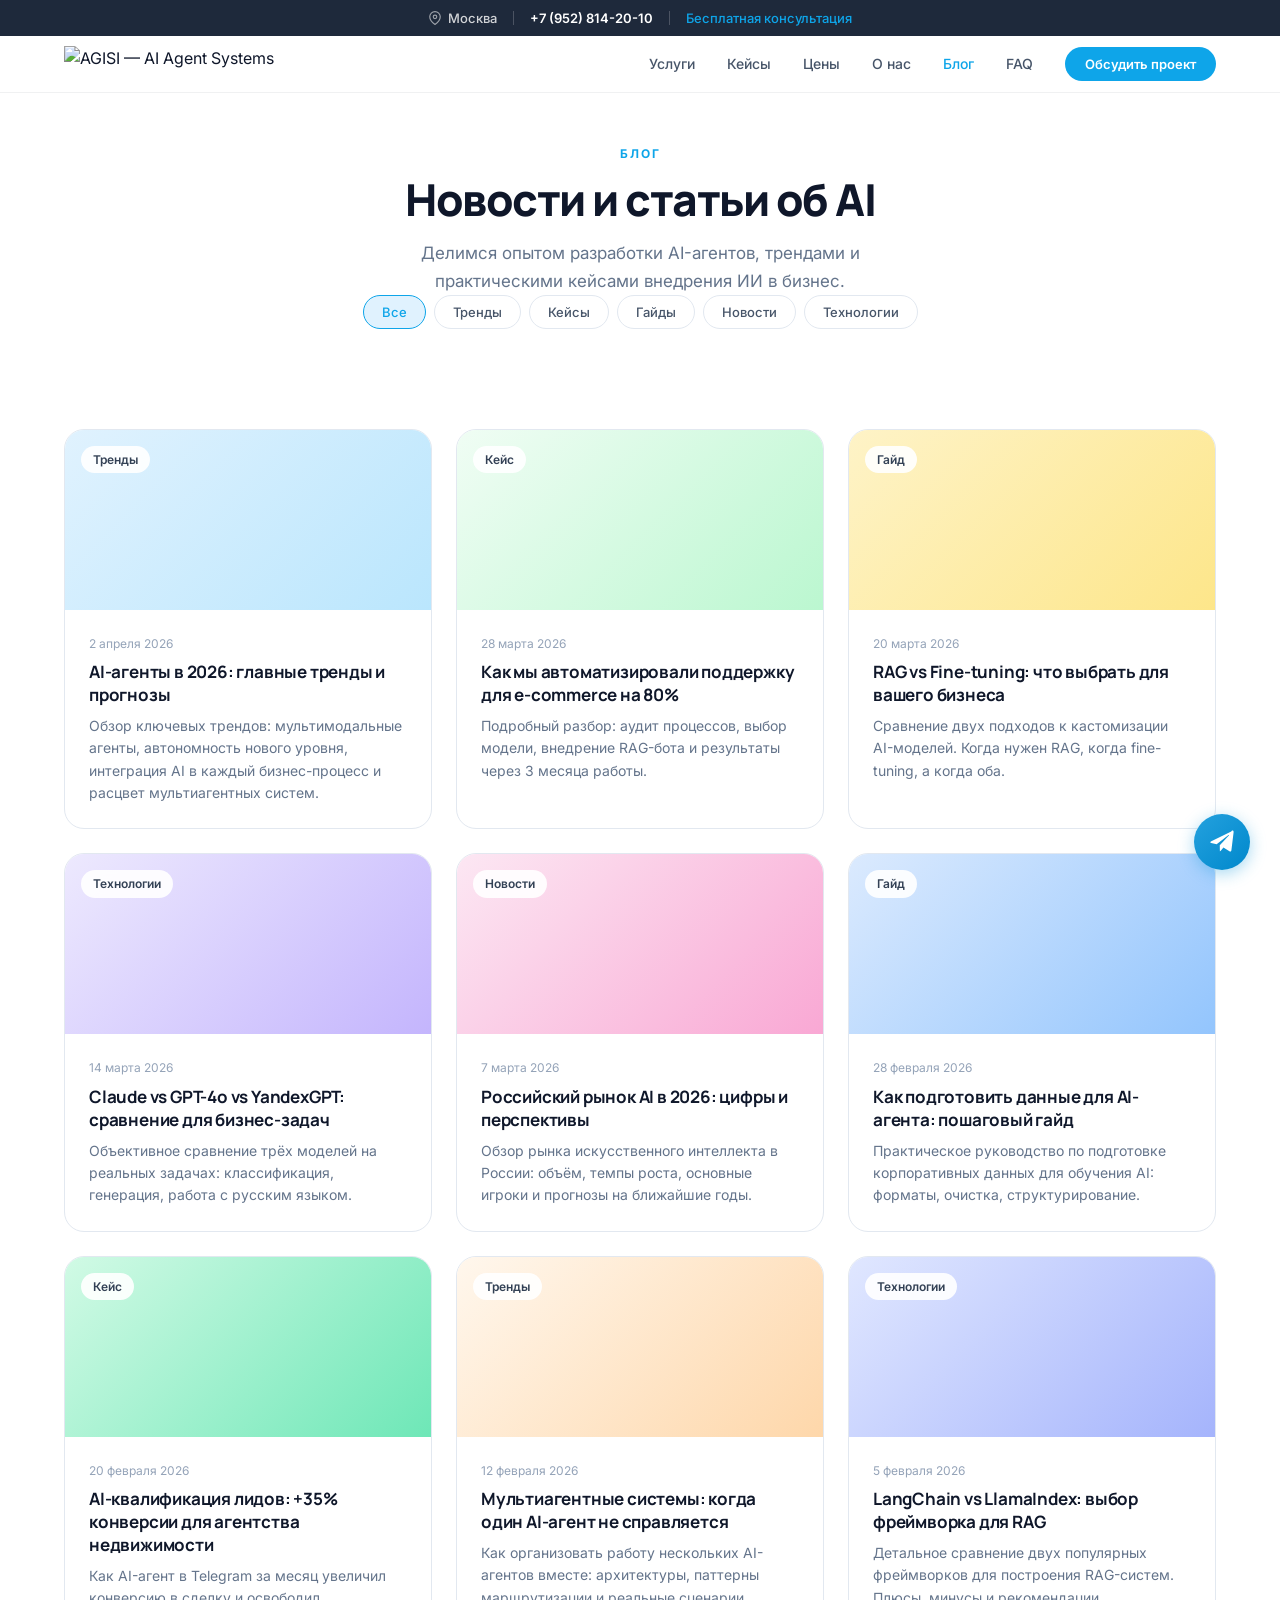
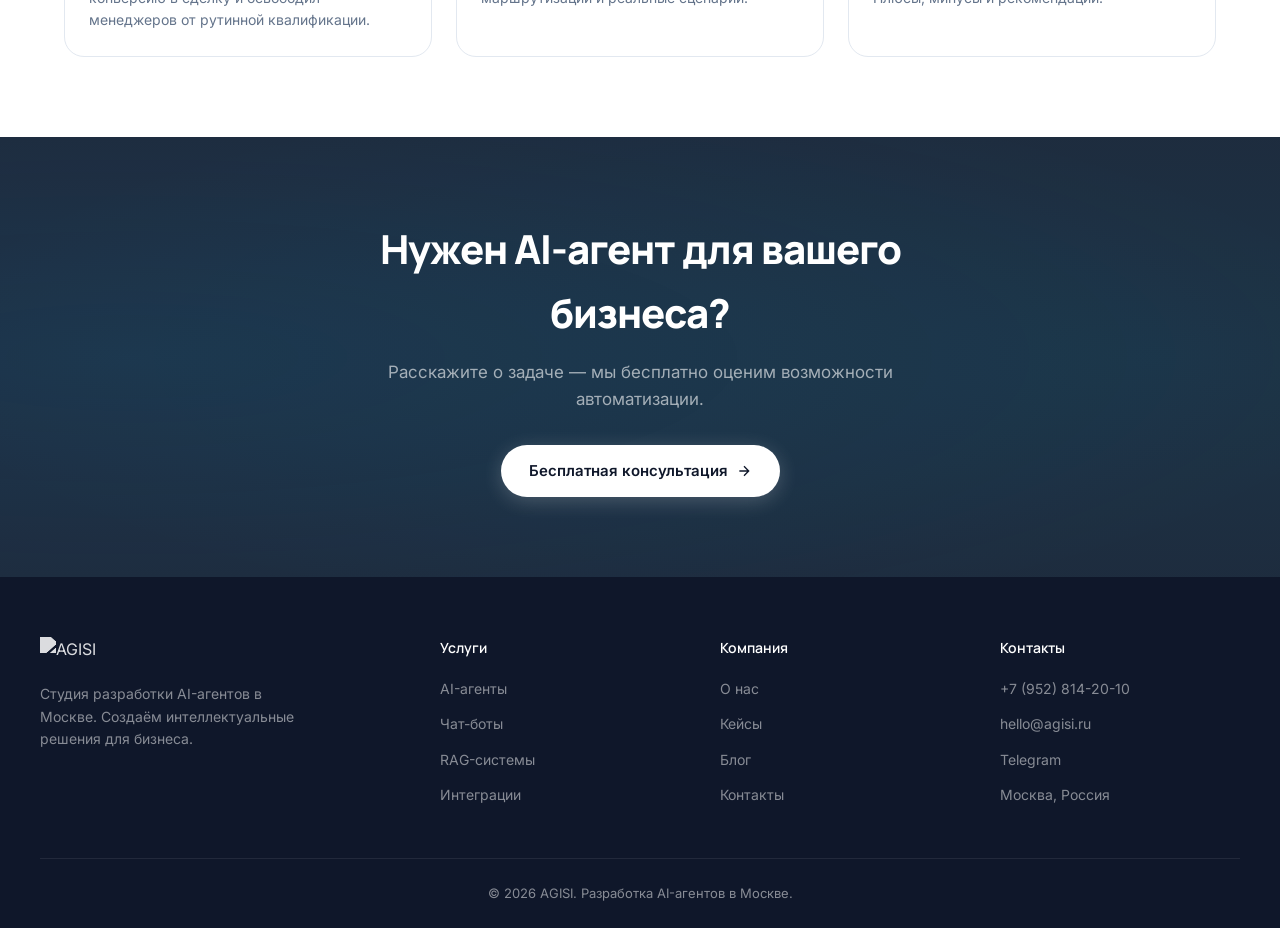
==== commit f6fb3710: "feat: update telegram username to @agisiru and add floating telegram button" ====
--- a/public_html/blog.html
+++ b/public_html/blog.html
@@ -16,8 +16,15 @@
     <meta property="og:description" content="Статьи о разработке AI-агентов, внедрении ИИ и трендах нейросетей. Практические кейсы от студии AGISI.">
     <meta property="og:type" content="website">
     <meta property="og:url" content="https://agisi.ru/blog.html">
+    <meta property="og:image" content="https://agisi.ru/site-preview.png">
     <meta property="og:locale" content="ru_RU">
     <meta property="og:site_name" content="AGISI">
+
+    <!-- Twitter -->
+    <meta name="twitter:card" content="summary_large_image">
+    <meta name="twitter:title" content="Блог об AI и нейросетях — AGISI">
+    <meta name="twitter:description" content="Статьи о разработке AI-агентов, внедрении ИИ и трендах нейросетей.">
+    <meta name="twitter:image" content="https://agisi.ru/site-preview.png">
 
     <!-- Favicon -->
     <link rel="icon" type="image/x-icon" href="/favicon.ico">
@@ -102,13 +109,14 @@
             m[i]=m[i]||function(){(m[i].a=m[i].a||[]).push(arguments)};
             m[i].l=1*new Date();
             for (var j = 0; j < document.scripts.length; j++) {if (document.scripts[j].src === r) { return; }}
-            k=e.createElement(t),a=e.getElementsByTagName(t)[0],k.async=1,k.src=r,a.parentNode.insertBefore(k,a);
-        })(window, document,'script','https://mc.yandex.ru/metrika/tag.js?id=107025632', 'ym');
-        ym(107025632, 'init', {ssr:true, webvisor:true, clickmap:true, ecommerce:"dataLayer", referrer: document.referrer, url: location.href, accurateTrackBounce:true, trackLinks:true});
+            k=e.createElement(t),a=e.getElementsByTagName(t)[0],k.async=1,k.src=r,a.parentNode.insertBefore(k,a)
+        })(window, document,'script','https://mc.yandex.ru/metrika/tag.js?id=108400471', 'ym');
+
+        ym(108400471, 'init', {ssr:true, webvisor:true, clickmap:true, ecommerce:"dataLayer", referrer: document.referrer, url: location.href, accurateTrackBounce:true, trackLinks:true});
     </script>
 </head>
 <body>
-    <noscript><div><img src="https://mc.yandex.ru/watch/107025632" style="position:absolute; left:-9999px;" alt=""></div></noscript>
+    <noscript><div><img src="https://mc.yandex.ru/watch/108400471" style="position:absolute; left:-9999px;" alt="" /></div></noscript>
 
     <!-- TOP BAR -->
     <div class="top-bar">
@@ -322,7 +330,7 @@
                 <ul>
                     <li><a href="tel:+79528142010">+7 (952) 814-20-10</a></li>
                     <li><a href="mailto:hello@agisi.ru">hello@agisi.ru</a></li>
-                    <li><a href="https://t.me/agi_studio" target="_blank" rel="noopener">Telegram</a></li>
+                    <li><a href="https://t.me/agisiru" target="_blank" rel="noopener">Telegram</a></li>
                     <li><span>Москва, Россия</span></li>
                 </ul>
             </div>
@@ -331,6 +339,13 @@
             <p>&copy; 2026 AGISI. Разработка AI-агентов в Москве.</p>
         </div>
     </footer>
+
+    <!-- Floating Telegram Button -->
+    <a href="https://t.me/agisiru" target="_blank" rel="noopener" class="telegram-float-btn" aria-label="Написать нам в Telegram">
+        <svg viewBox="0 0 24 24" width="28" height="28" fill="currentColor">
+            <path d="M20.665 3.717l-17.73 6.837c-1.21.486-1.203 1.161-.222 1.462l4.552 1.42 10.532-6.645c.498-.303.953-.14.578.192l-8.533 7.701-.33 4.955c.485 0 .699-.223.97-.483l2.33-2.267 4.848 3.58c.893.493 1.536.24 1.76-.826l3.18-14.992c.325-1.302-.5-1.892-1.355-1.503z"/>
+        </svg>
+    </a>
 
     <script src="script.js"></script>
 </body>
--- a/public_html/styles.css
+++ b/public_html/styles.css
@@ -1561,3 +1561,83 @@
         gap: 24px;
     }
 }
+
+/* ===== FLOATING TELEGRAM BUTTON ===== */
+.telegram-float-btn {
+    position: fixed;
+    bottom: 30px;
+    right: 30px;
+    width: 56px;
+    height: 56px;
+    background: linear-gradient(135deg, #24A1DE 0%, #0088CC 100%);
+    color: #ffffff;
+    border-radius: 50%;
+    display: flex;
+    align-items: center;
+    justify-content: center;
+    box-shadow: 0 4px 16px rgba(36, 161, 222, 0.4);
+    z-index: 998;
+    transition: all 0.3s cubic-bezier(0.175, 0.885, 0.32, 1.275);
+    cursor: pointer;
+    text-decoration: none;
+}
+
+.telegram-float-btn:hover {
+    transform: translateY(-4px) scale(1.08);
+    box-shadow: 0 8px 24px rgba(36, 161, 222, 0.5), 0 0 0 4px rgba(36, 161, 222, 0.15);
+    color: #ffffff;
+}
+
+.telegram-float-btn:active {
+    transform: translateY(-1px) scale(0.96);
+    box-shadow: 0 2px 8px rgba(36, 161, 222, 0.4);
+}
+
+.telegram-float-btn svg {
+    transition: transform 0.3s ease;
+    transform: rotate(-5deg);
+}
+
+.telegram-float-btn:hover svg {
+    transform: translate(2px, -2px) rotate(5deg) scale(1.05);
+}
+
+/* Подсказка (Tooltip) */
+.telegram-float-btn::before {
+    content: "Связаться в Telegram";
+    position: absolute;
+    right: 70px;
+    top: 50%;
+    transform: translateY(-50%) translateX(10px);
+    background: var(--gray-800);
+    color: var(--white);
+    padding: 8px 16px;
+    border-radius: 8px;
+    font-size: 14px;
+    font-weight: 500;
+    white-space: nowrap;
+    opacity: 0;
+    pointer-events: none;
+    transition: all 0.3s ease;
+    box-shadow: var(--shadow-md);
+}
+
+.telegram-float-btn:hover::before {
+    opacity: 1;
+    transform: translateY(-50%) translateX(0);
+}
+
+/* Адаптивность для мобильных экранов */
+@media (max-width: 768px) {
+    .telegram-float-btn {
+        bottom: 20px;
+        right: 20px;
+        width: 50px;
+        height: 50px;
+    }
+    
+    .telegram-float-btn::before {
+        display: none;
+    }
+}
+
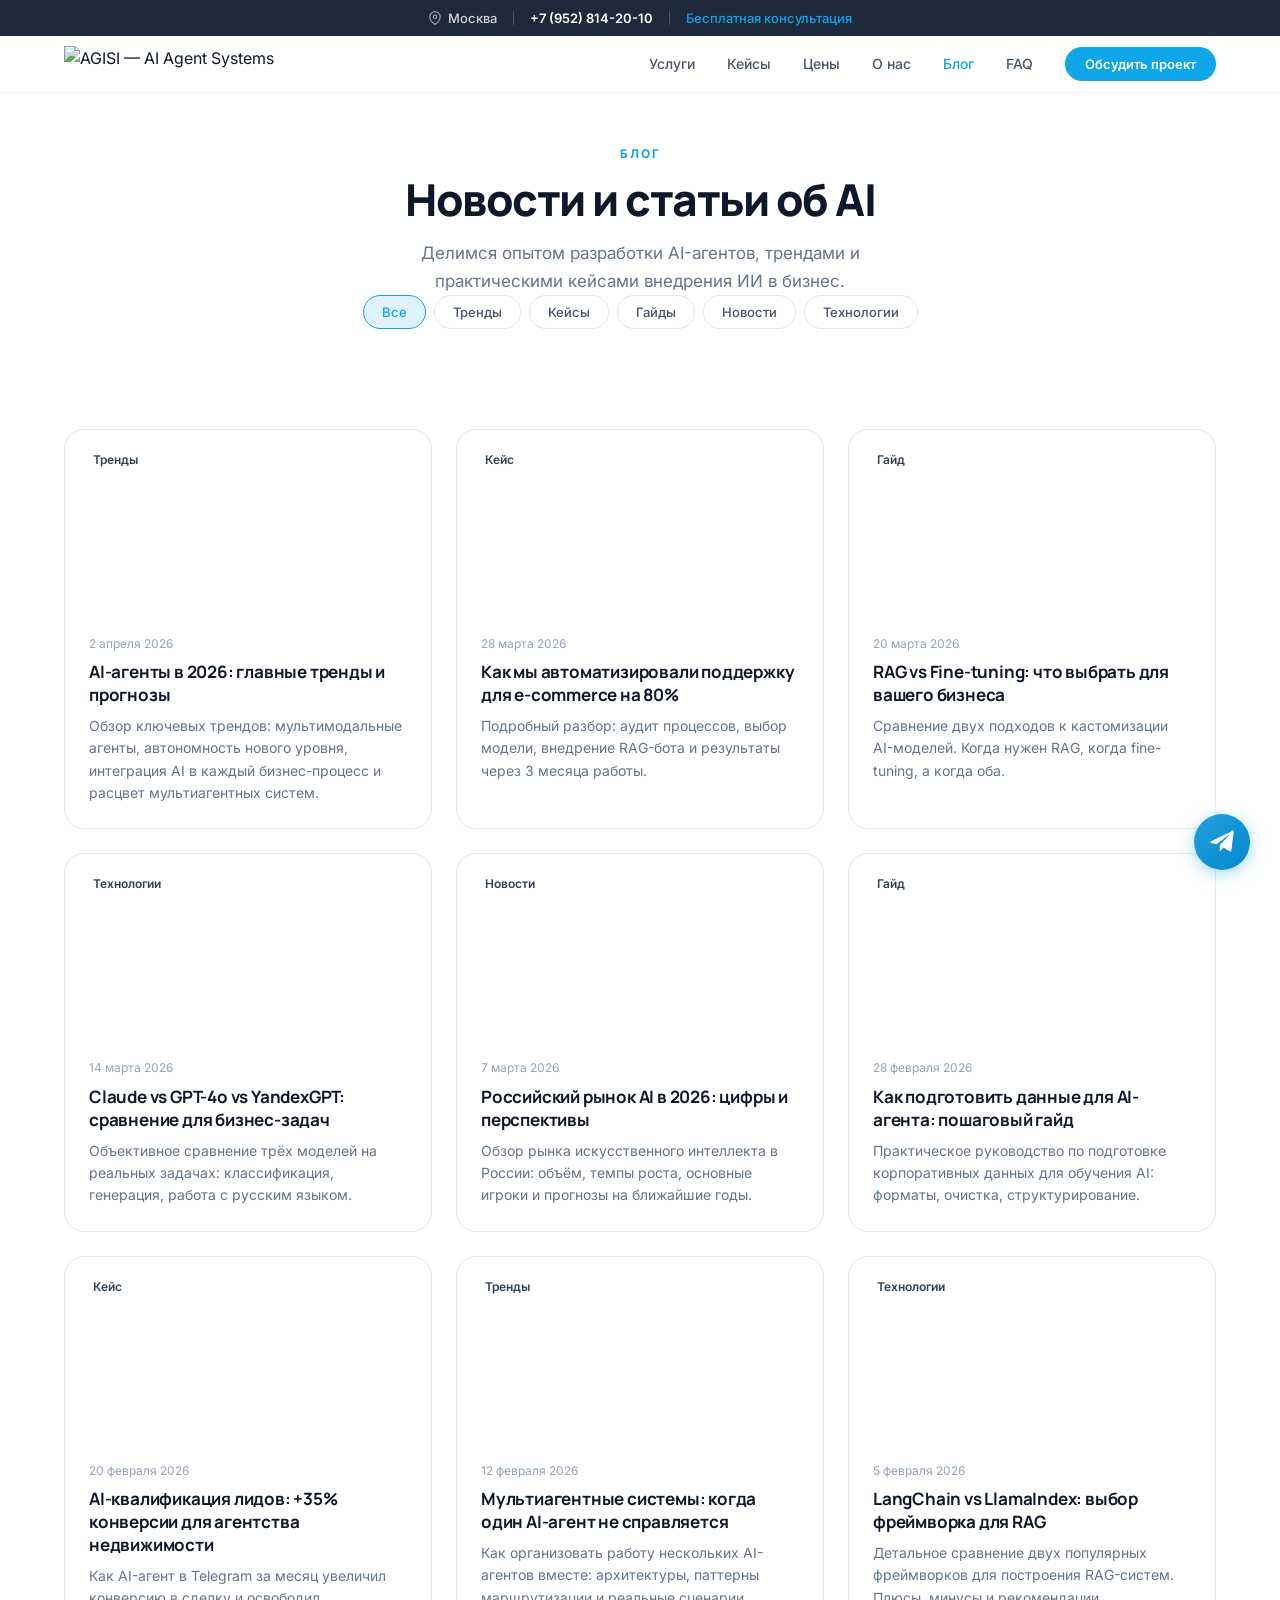
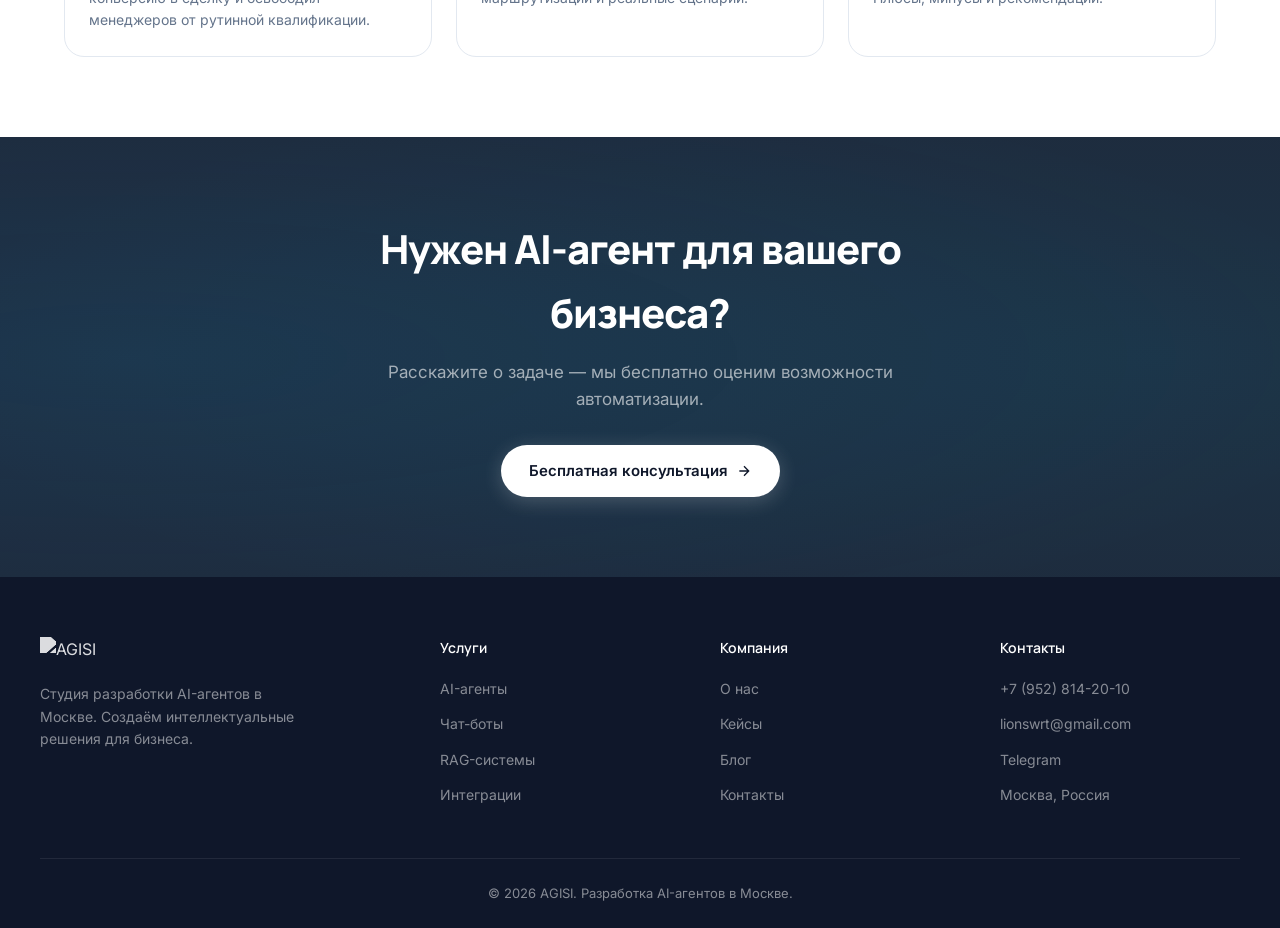
==== commit ba8d148f: "Обновление контактных данных (почты, телеграма) и генерация картинок для статей блога" ====
--- a/public_html/blog.html
+++ b/public_html/blog.html
@@ -187,7 +187,7 @@
     <!-- BLOG ARTICLES -->
     <div class="blog-page-grid">
         <article class="blog-card fade-in" data-category="trends">
-            <div class="blog-card-img" style="background: linear-gradient(135deg, #E0F2FE, #BAE6FD);">
+            <div class="blog-card-img" style="background: url('/images/blog_trends.png') no-repeat center; background-size: cover;">
                 <span class="blog-card-category">Тренды</span>
             </div>
             <div class="blog-card-body">
@@ -198,7 +198,7 @@
         </article>
 
         <article class="blog-card fade-in" data-category="cases">
-            <div class="blog-card-img" style="background: linear-gradient(135deg, #F0FDF4, #BBF7D0);">
+            <div class="blog-card-img" style="background: url('/images/blog_ecommerce.png') no-repeat center; background-size: cover;">
                 <span class="blog-card-category">Кейс</span>
             </div>
             <div class="blog-card-body">
@@ -209,7 +209,7 @@
         </article>
 
         <article class="blog-card fade-in" data-category="guides">
-            <div class="blog-card-img" style="background: linear-gradient(135deg, #FEF3C7, #FDE68A);">
+            <div class="blog-card-img" style="background: url('/images/blog_rag.png') no-repeat center; background-size: cover;">
                 <span class="blog-card-category">Гайд</span>
             </div>
             <div class="blog-card-body">
@@ -220,7 +220,7 @@
         </article>
 
         <article class="blog-card fade-in" data-category="tech">
-            <div class="blog-card-img" style="background: linear-gradient(135deg, #EDE9FE, #C4B5FD);">
+            <div class="blog-card-img" style="background: url('/images/blog_comparison.png') no-repeat center; background-size: cover;">
                 <span class="blog-card-category">Технологии</span>
             </div>
             <div class="blog-card-body">
@@ -231,7 +231,7 @@
         </article>
 
         <article class="blog-card fade-in" data-category="news">
-            <div class="blog-card-img" style="background: linear-gradient(135deg, #FCE7F3, #F9A8D4);">
+            <div class="blog-card-img" style="background: url('/images/blog_market.png') no-repeat center; background-size: cover;">
                 <span class="blog-card-category">Новости</span>
             </div>
             <div class="blog-card-body">
@@ -242,7 +242,7 @@
         </article>
 
         <article class="blog-card fade-in" data-category="guides">
-            <div class="blog-card-img" style="background: linear-gradient(135deg, #DBEAFE, #93C5FD);">
+            <div class="blog-card-img" style="background: url('/images/blog_data_prep.png') no-repeat center; background-size: cover;">
                 <span class="blog-card-category">Гайд</span>
             </div>
             <div class="blog-card-body">
@@ -253,7 +253,7 @@
         </article>
 
         <article class="blog-card fade-in" data-category="cases">
-            <div class="blog-card-img" style="background: linear-gradient(135deg, #D1FAE5, #6EE7B7);">
+            <div class="blog-card-img" style="background: url('/images/blog_leads.png') no-repeat center; background-size: cover;">
                 <span class="blog-card-category">Кейс</span>
             </div>
             <div class="blog-card-body">
@@ -264,7 +264,7 @@
         </article>
 
         <article class="blog-card fade-in" data-category="trends">
-            <div class="blog-card-img" style="background: linear-gradient(135deg, #FFF7ED, #FED7AA);">
+            <div class="blog-card-img" style="background: url('/images/blog_multiagent.png') no-repeat center; background-size: cover;">
                 <span class="blog-card-category">Тренды</span>
             </div>
             <div class="blog-card-body">
@@ -275,7 +275,7 @@
         </article>
 
         <article class="blog-card fade-in" data-category="tech">
-            <div class="blog-card-img" style="background: linear-gradient(135deg, #E0E7FF, #A5B4FC);">
+            <div class="blog-card-img" style="background: url('/images/blog_langchain.png') no-repeat center; background-size: cover;">
                 <span class="blog-card-category">Технологии</span>
             </div>
             <div class="blog-card-body">
@@ -329,8 +329,8 @@
                 <h4>Контакты</h4>
                 <ul>
                     <li><a href="tel:+79528142010">+7 (952) 814-20-10</a></li>
-                    <li><a href="mailto:hello@agisi.ru">hello@agisi.ru</a></li>
-                    <li><a href="https://t.me/agisiru" target="_blank" rel="noopener">Telegram</a></li>
+                    <li><a href="mailto:lionswrt@gmail.com">lionswrt@gmail.com</a></li>
+                    <li><a href="https://t.me/Agisiru" target="_blank" rel="noopener">Telegram</a></li>
                     <li><span>Москва, Россия</span></li>
                 </ul>
             </div>
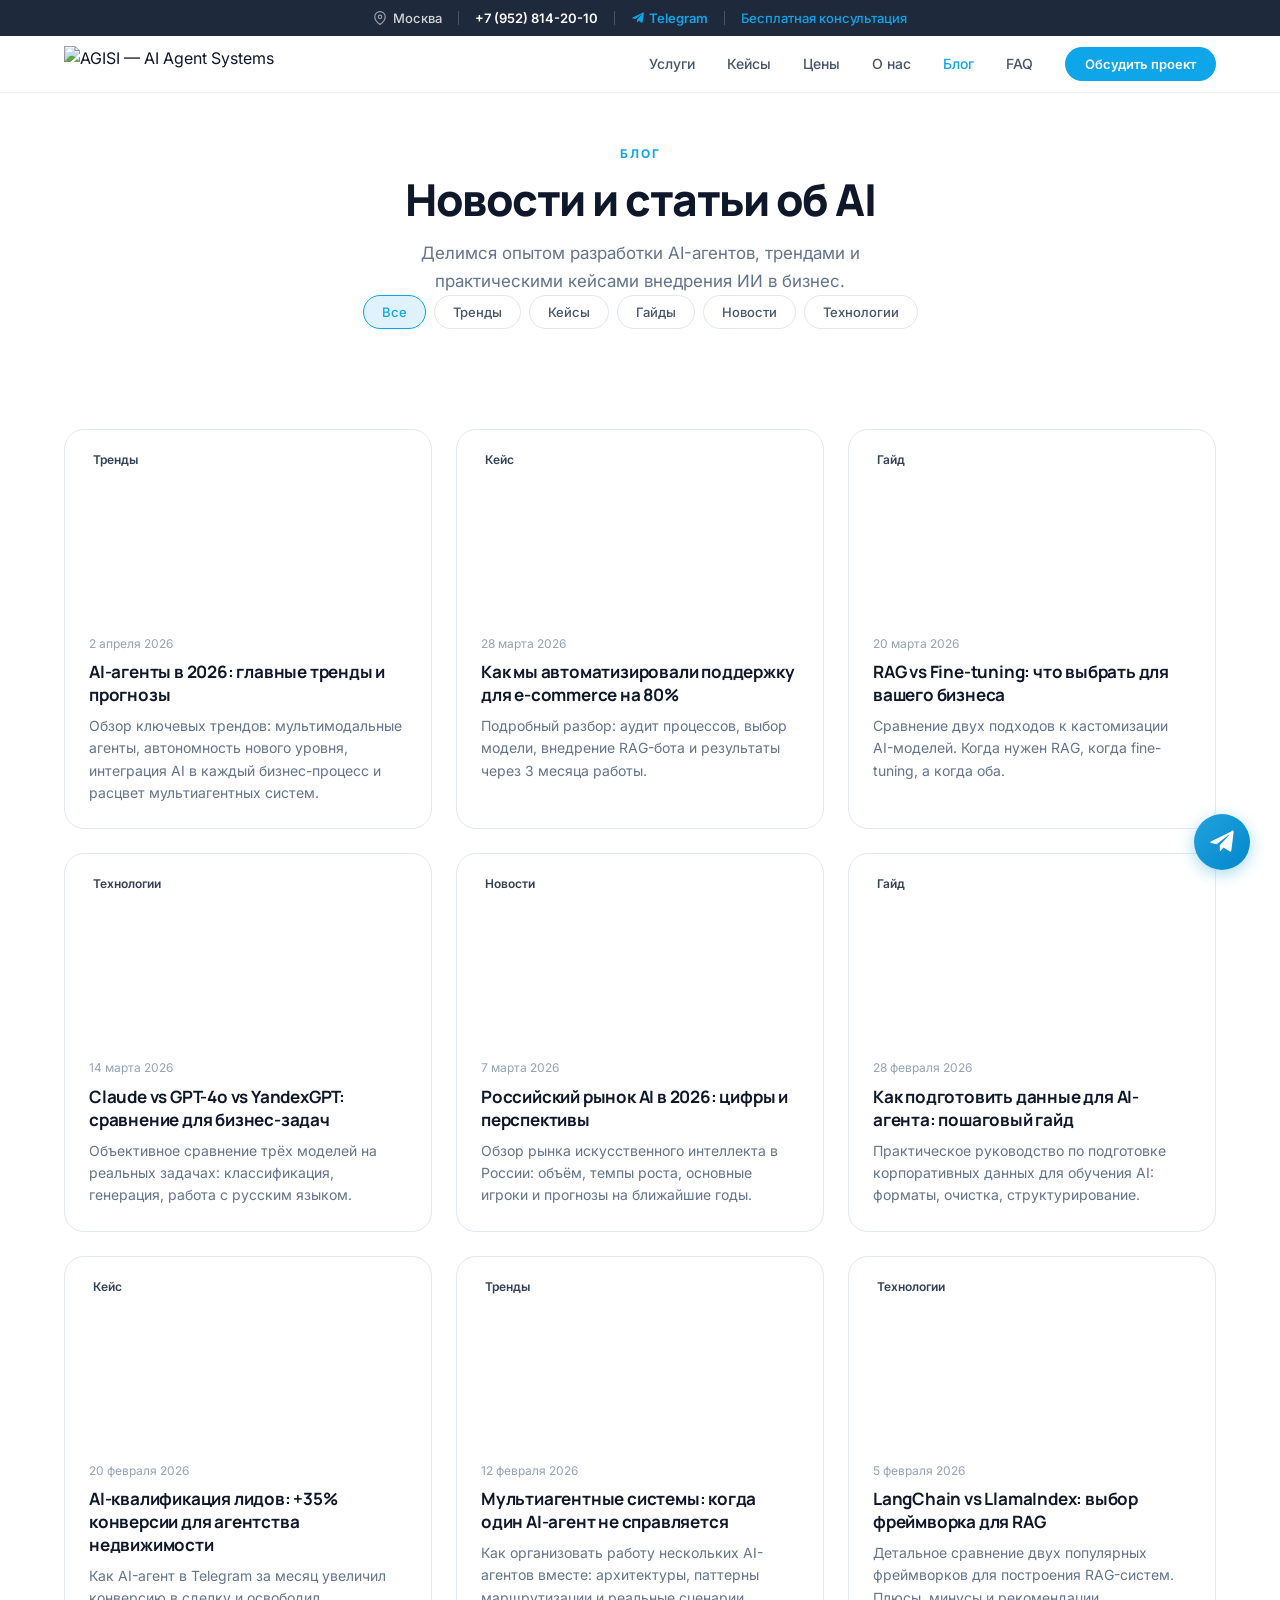
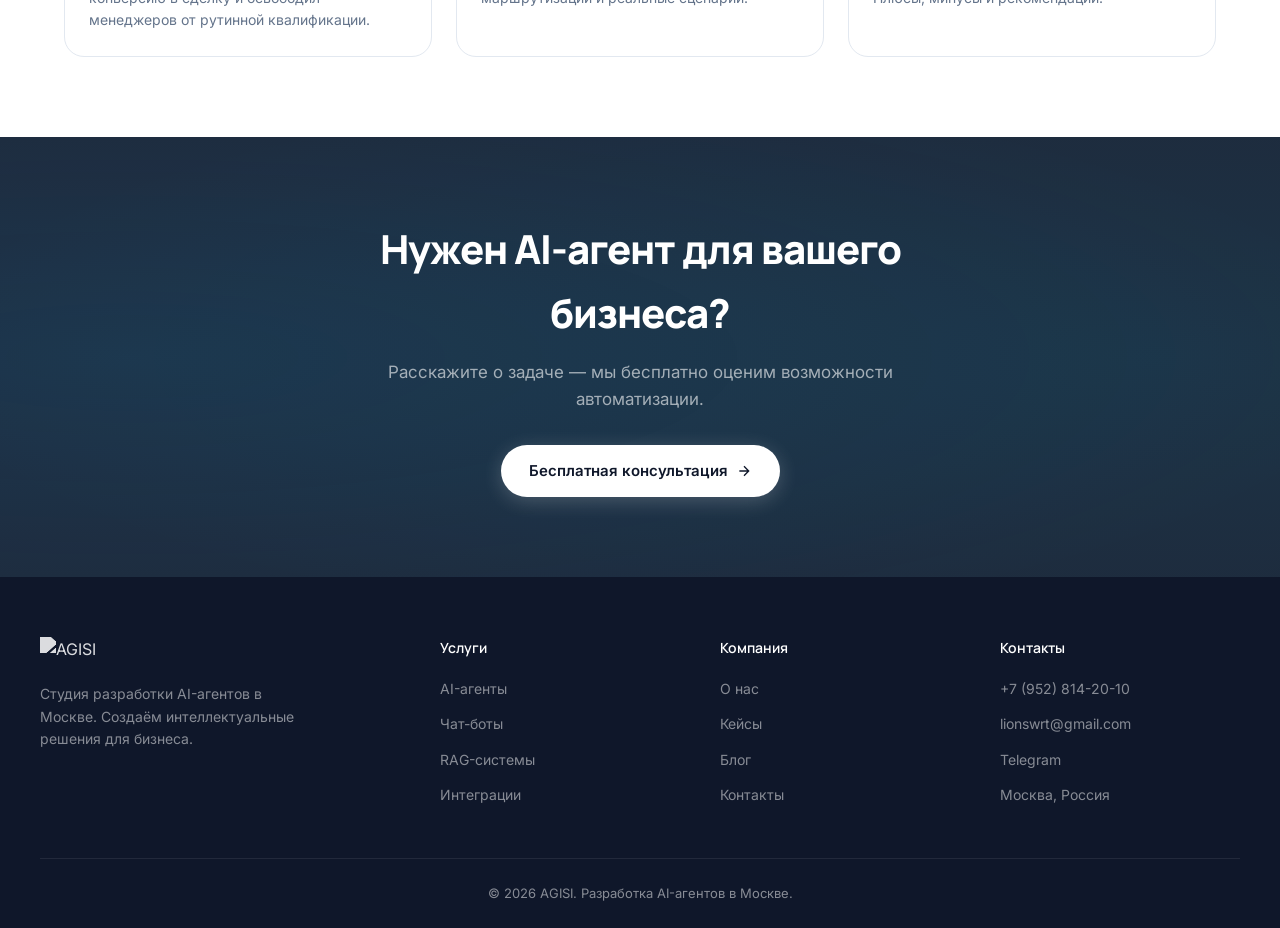
==== commit 5c67b86c: "feat: add top-bar telegram link and cache buster to styles" ====
--- a/public_html/blog.html
+++ b/public_html/blog.html
@@ -40,7 +40,7 @@
     <link href="https://fonts.googleapis.com/css2?family=Manrope:wght@400;500;600;700;800&family=Inter:wght@400;500;600;700&display=swap" rel="stylesheet">
 
     <!-- Styles -->
-    <link rel="stylesheet" href="styles.css">
+    <link rel="stylesheet" href="styles.css?v=1.0.1">
 
     <!-- Structured Data: BreadcrumbList -->
     <script type="application/ld+json">
@@ -110,13 +110,13 @@
             m[i].l=1*new Date();
             for (var j = 0; j < document.scripts.length; j++) {if (document.scripts[j].src === r) { return; }}
             k=e.createElement(t),a=e.getElementsByTagName(t)[0],k.async=1,k.src=r,a.parentNode.insertBefore(k,a)
-        })(window, document,'script','https://mc.yandex.ru/metrika/tag.js?id=108400471', 'ym');
-
-        ym(108400471, 'init', {ssr:true, webvisor:true, clickmap:true, ecommerce:"dataLayer", referrer: document.referrer, url: location.href, accurateTrackBounce:true, trackLinks:true});
+        })(window, document,'script','https://mc.yandex.ru/metrika/tag.js?id=110553087', 'ym');
+
+        ym(110553087, 'init', {ssr:true, webvisor:true, clickmap:true, ecommerce:"dataLayer", referrer: document.referrer, url: location.href, accurateTrackBounce:true, trackLinks:true});
     </script>
 </head>
 <body>
-    <noscript><div><img src="https://mc.yandex.ru/watch/108400471" style="position:absolute; left:-9999px;" alt="" /></div></noscript>
+    <noscript><div><img src="https://mc.yandex.ru/watch/110553087" style="position:absolute; left:-9999px;" alt="" /></div></noscript>
 
     <!-- TOP BAR -->
     <div class="top-bar">
@@ -127,6 +127,11 @@
             </span>
             <span class="top-bar-divider"></span>
             <a href="tel:+79528142010" class="top-bar-phone">+7 (952) 814-20-10</a>
+            <span class="top-bar-divider"></span>
+            <a href="https://t.me/agisiru" target="_blank" rel="noopener" class="top-bar-telegram">
+                <svg width="14" height="14" viewBox="0 0 24 24"><path d="M20.665 3.717l-17.73 6.837c-1.21.486-1.203 1.161-.222 1.462l4.552 1.42 10.532-6.645c.498-.303.953-.14.578.192l-8.533 7.701-.33 4.955c.485 0 .699-.223.97-.483l2.33-2.267 4.848 3.58c.893.493 1.536.24 1.76-.826l3.18-14.992c.325-1.302-.5-1.892-1.355-1.503z"/></svg>
+                Telegram
+            </a>
             <span class="top-bar-divider"></span>
             <span class="top-bar-free">Бесплатная консультация</span>
         </div>
--- a/public_html/styles.css
+++ b/public_html/styles.css
@@ -1641,3 +1641,187 @@
     }
 }
 
+/* ===== NEW ANIMATIONS AND IMAGES ===== */
+
+/* Светящиеся фоновые сферы */
+.glow-blob {
+    position: absolute;
+    width: 450px;
+    height: 450px;
+    border-radius: 50%;
+    filter: blur(80px);
+    pointer-events: none;
+    z-index: 0;
+    opacity: 0.6;
+    mix-blend-mode: multiply;
+}
+
+.glow-blob-1 {
+    top: 5%;
+    left: -10%;
+    background: radial-gradient(circle, rgba(14, 165, 233, 0.25) 0%, rgba(6, 182, 212, 0.05) 70%, transparent 100%);
+    animation: pulse-glow-1 12s infinite alternate ease-in-out;
+}
+
+.glow-blob-2 {
+    bottom: 15%;
+    right: -10%;
+    background: radial-gradient(circle, rgba(168, 85, 247, 0.18) 0%, rgba(14, 165, 233, 0.05) 70%, transparent 100%);
+    animation: pulse-glow-2 12s infinite alternate ease-in-out;
+    animation-delay: -4s;
+}
+
+@keyframes pulse-glow-1 {
+    0% { transform: scale(1) translate(0, 0); }
+    50% { transform: scale(1.15) translate(40px, 30px); }
+    100% { transform: scale(0.9) translate(-20px, -10px); }
+}
+
+@keyframes pulse-glow-2 {
+    0% { transform: scale(1) translate(0, 0); }
+    50% { transform: scale(1.1) translate(-30px, -40px); }
+    100% { transform: scale(0.95) translate(10px, 20px); }
+}
+
+/* Главное изображение Hero */
+.hero-image-wrapper {
+    position: relative;
+    max-width: 900px;
+    margin: 48px auto 64px;
+    border-radius: var(--radius-xl);
+    padding: 10px;
+    background: rgba(255, 255, 255, 0.4);
+    border: 1px solid rgba(14, 165, 233, 0.15);
+    box-shadow: 0 30px 60px rgba(14, 165, 233, 0.08), inset 0 1px 0 rgba(255, 255, 255, 0.8);
+    backdrop-filter: blur(12px);
+    -webkit-backdrop-filter: blur(12px);
+    overflow: hidden;
+    animation: float 6s ease-in-out infinite;
+}
+
+.hero-image-glow {
+    position: absolute;
+    top: 50%;
+    left: 50%;
+    width: 140%;
+    height: 140%;
+    transform: translate(-50%, -50%);
+    background: radial-gradient(circle, rgba(14, 165, 233, 0.15) 0%, transparent 60%);
+    pointer-events: none;
+    z-index: 1;
+}
+
+.hero-image-img {
+    width: 100%;
+    height: auto;
+    display: block;
+    border-radius: calc(var(--radius-xl) - 8px);
+    position: relative;
+    z-index: 2;
+    box-shadow: 0 4px 20px rgba(0, 0, 0, 0.05);
+}
+
+@keyframes float {
+    0%, 100% { transform: translateY(0); }
+    50% { transform: translateY(-15px); }
+}
+
+/* Раздел О Нас - правая колонка */
+.about-right {
+    display: flex;
+    flex-direction: column;
+    gap: 32px;
+}
+
+.about-visual {
+    border-radius: var(--radius-lg);
+    overflow: hidden;
+    border: 1px solid var(--gray-200);
+    box-shadow: var(--shadow-md);
+    background: var(--white);
+    padding: 8px;
+}
+
+.about-visual-img {
+    width: 100%;
+    height: auto;
+    display: block;
+    border-radius: calc(var(--radius-lg) - 4px);
+    transition: transform 0.6s cubic-bezier(0.16, 1, 0.3, 1);
+}
+
+.about-visual:hover .about-visual-img {
+    transform: scale(1.03);
+}
+
+/* ===== УЛУЧШЕННЫЕ АНИМАЦИИ КАРТОЧЕК ===== */
+.service-card, .case-card, .pricing-card, .blog-card {
+    transition: transform 0.4s cubic-bezier(0.16, 1, 0.3, 1), box-shadow 0.4s cubic-bezier(0.16, 1, 0.3, 1), border-color 0.4s ease !important;
+}
+
+.service-card:hover, .case-card:hover, .pricing-card:hover {
+    transform: translateY(-8px) !important;
+    box-shadow: 0 20px 40px rgba(14, 165, 233, 0.08), 0 1px 3px rgba(14, 165, 233, 0.05) !important;
+    border-color: rgba(14, 165, 233, 0.3) !important;
+}
+
+.service-icon svg {
+    transition: transform 0.4s cubic-bezier(0.16, 1, 0.3, 1), stroke 0.3s ease;
+}
+
+.service-card:hover .service-icon svg {
+    transform: scale(1.12) rotate(3deg);
+    stroke: #0284c7;
+}
+
+/* Поочередное staggered появление элементов */
+.services-grid > *:nth-child(1) { transition-delay: 0s; }
+.services-grid > *:nth-child(2) { transition-delay: 0.1s; }
+.services-grid > *:nth-child(3) { transition-delay: 0.2s; }
+.services-grid > *:nth-child(4) { transition-delay: 0.3s; }
+.services-grid > *:nth-child(5) { transition-delay: 0.4s; }
+.services-grid > *:nth-child(6) { transition-delay: 0.5s; }
+
+.cases-grid > *:nth-child(1) { transition-delay: 0s; }
+.cases-grid > *:nth-child(2) { transition-delay: 0.15s; }
+.cases-grid > *:nth-child(3) { transition-delay: 0.3s; }
+
+.pricing-grid > *:nth-child(1) { transition-delay: 0s; }
+.pricing-grid > *:nth-child(2) { transition-delay: 0.15s; }
+.pricing-grid > *:nth-child(3) { transition-delay: 0.3s; }
+
+.blog-grid > *:nth-child(1) { transition-delay: 0s; }
+.blog-grid > *:nth-child(2) { transition-delay: 0.15s; }
+.blog-grid > *:nth-child(3) { transition-delay: 0.3s; }
+
+.process-step:nth-child(1) { transition-delay: 0s; }
+.process-step:nth-child(2) { transition-delay: 0.1s; }
+.process-step:nth-child(3) { transition-delay: 0.2s; }
+.process-step:nth-child(4) { transition-delay: 0.3s; }
+
+/* ===== TOP BAR TELEGRAM ICON ===== */
+.top-bar-telegram {
+    color: #0EA5E9; /* theme primary blue */
+    font-weight: 600;
+    display: inline-flex;
+    align-items: center;
+    gap: 4px;
+    transition: opacity 0.2s, transform 0.2s;
+}
+
+.top-bar-telegram:hover {
+    opacity: 0.85;
+    transform: scale(1.03);
+}
+
+.top-bar-telegram svg {
+    fill: currentColor;
+    transform: rotate(-5deg);
+    transition: transform 0.2s ease;
+}
+
+.top-bar-telegram:hover svg {
+    transform: rotate(5deg) scale(1.08);
+}
+
+
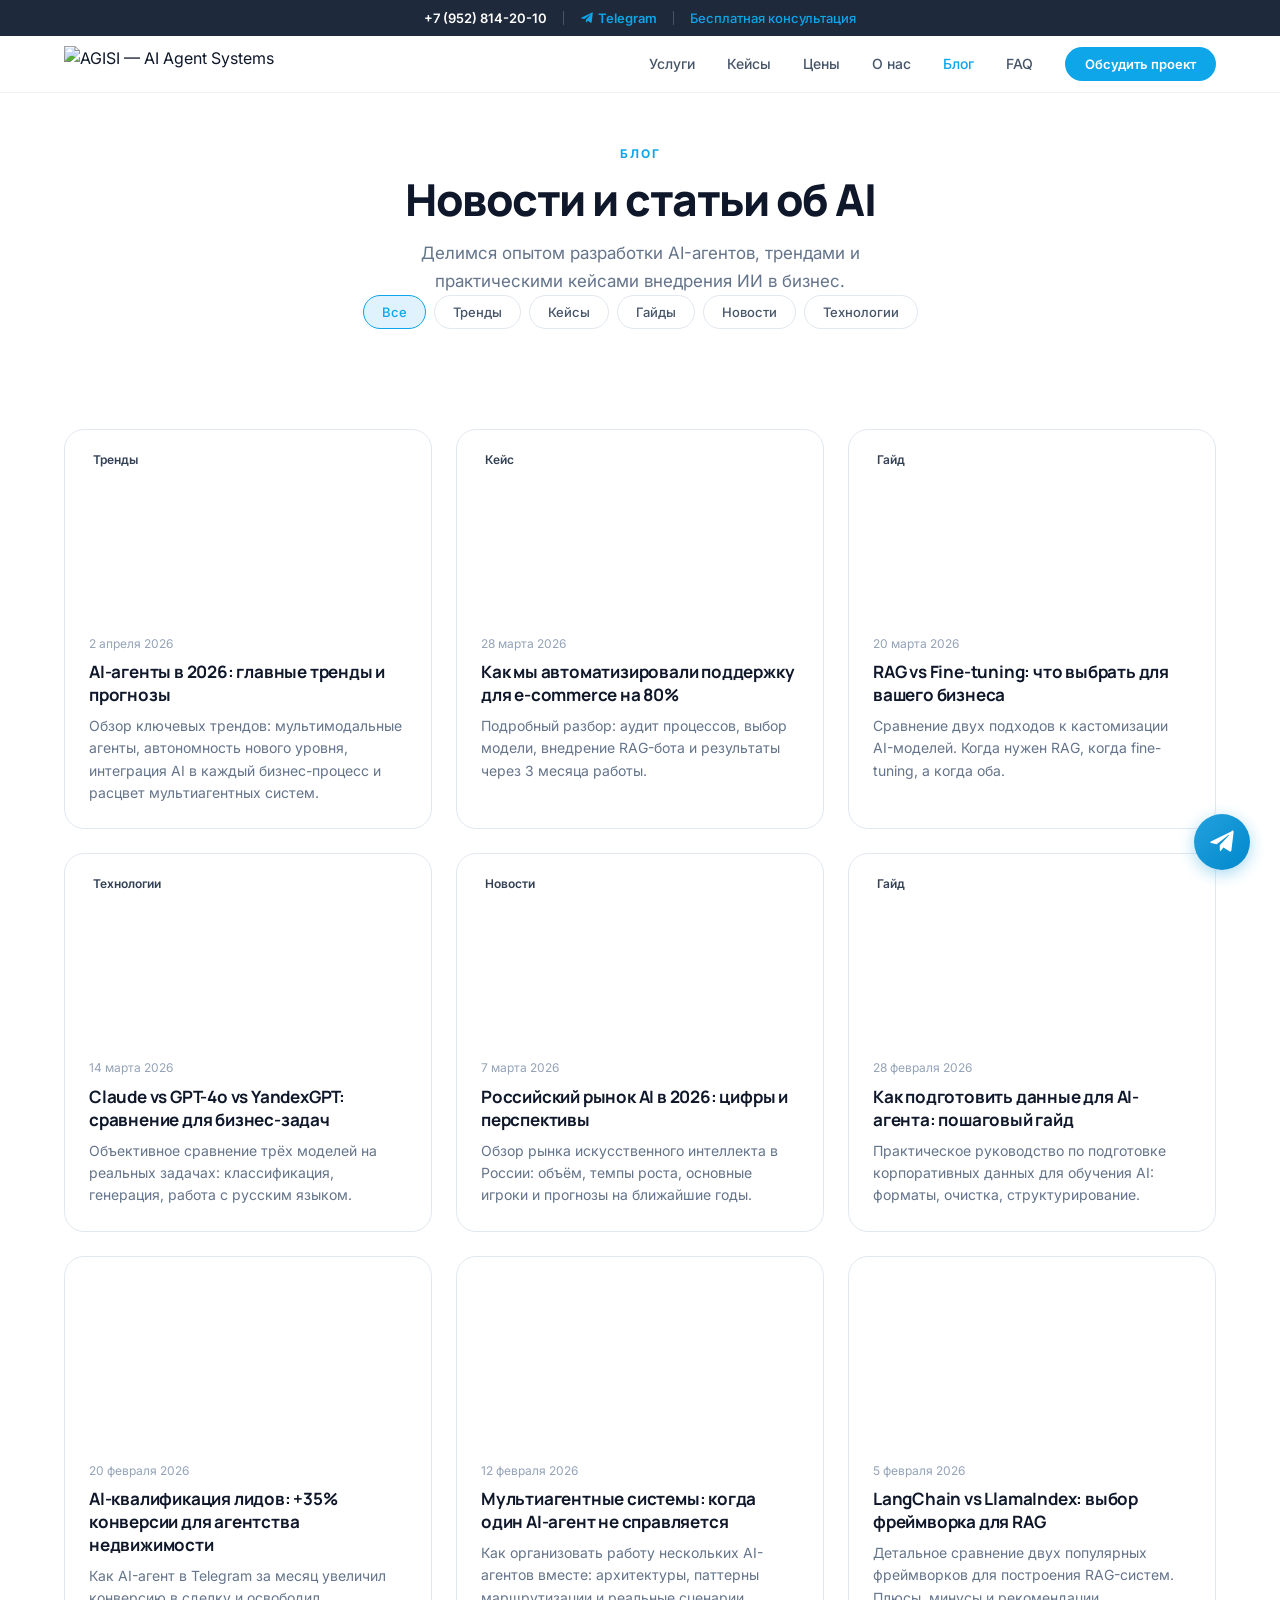
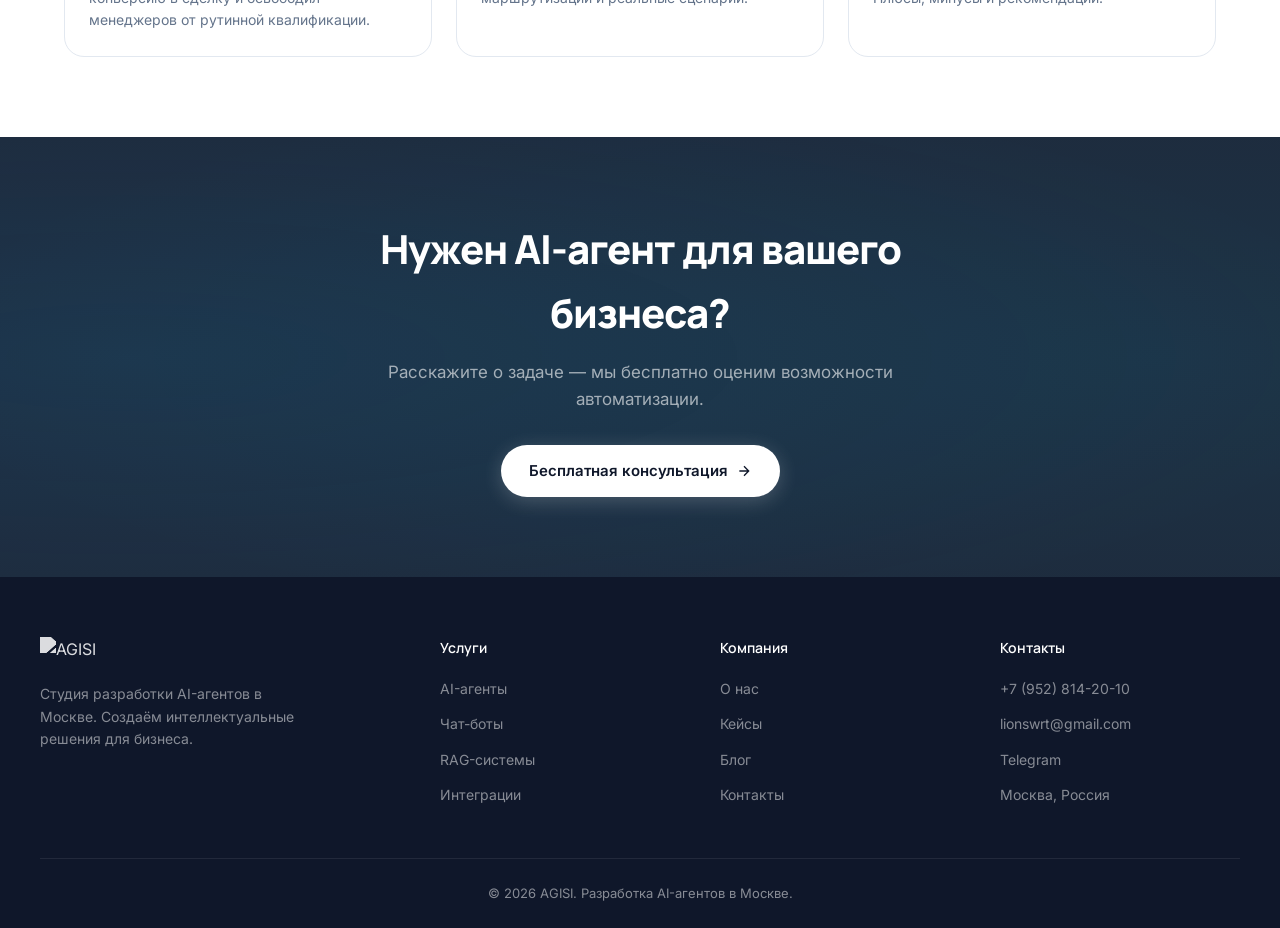
==== commit bb1074d5: "feat: remove moscow location label from top-bar" ====
--- a/public_html/blog.html
+++ b/public_html/blog.html
@@ -121,11 +121,7 @@
     <!-- TOP BAR -->
     <div class="top-bar">
         <div class="top-bar-inner">
-            <span class="top-bar-location">
-                <svg width="14" height="14" viewBox="0 0 24 24" fill="none" stroke="currentColor" stroke-width="2"><path d="M21 10c0 7-9 13-9 13s-9-6-9-13a9 9 0 0118 0z"/><circle cx="12" cy="10" r="3"/></svg>
-                Москва
-            </span>
-            <span class="top-bar-divider"></span>
+
             <a href="tel:+79528142010" class="top-bar-phone">+7 (952) 814-20-10</a>
             <span class="top-bar-divider"></span>
             <a href="https://t.me/agisiru" target="_blank" rel="noopener" class="top-bar-telegram">
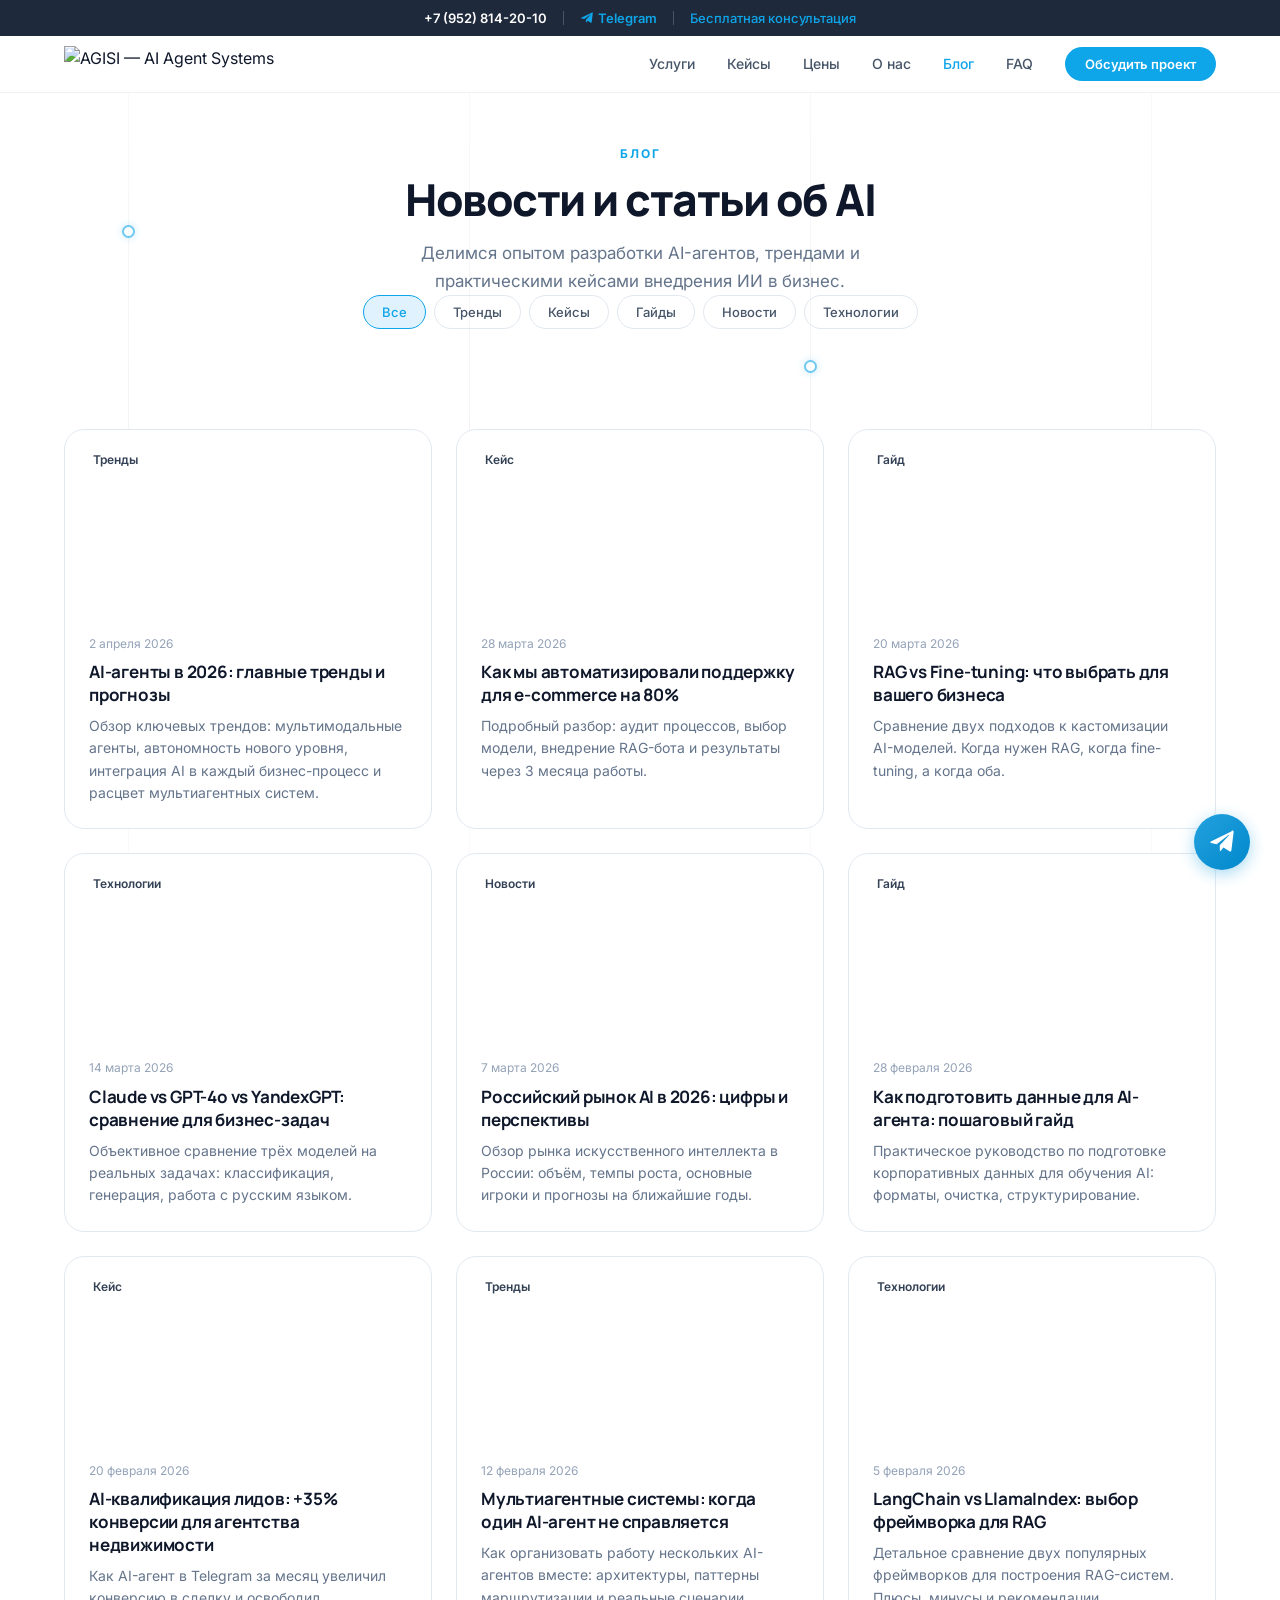
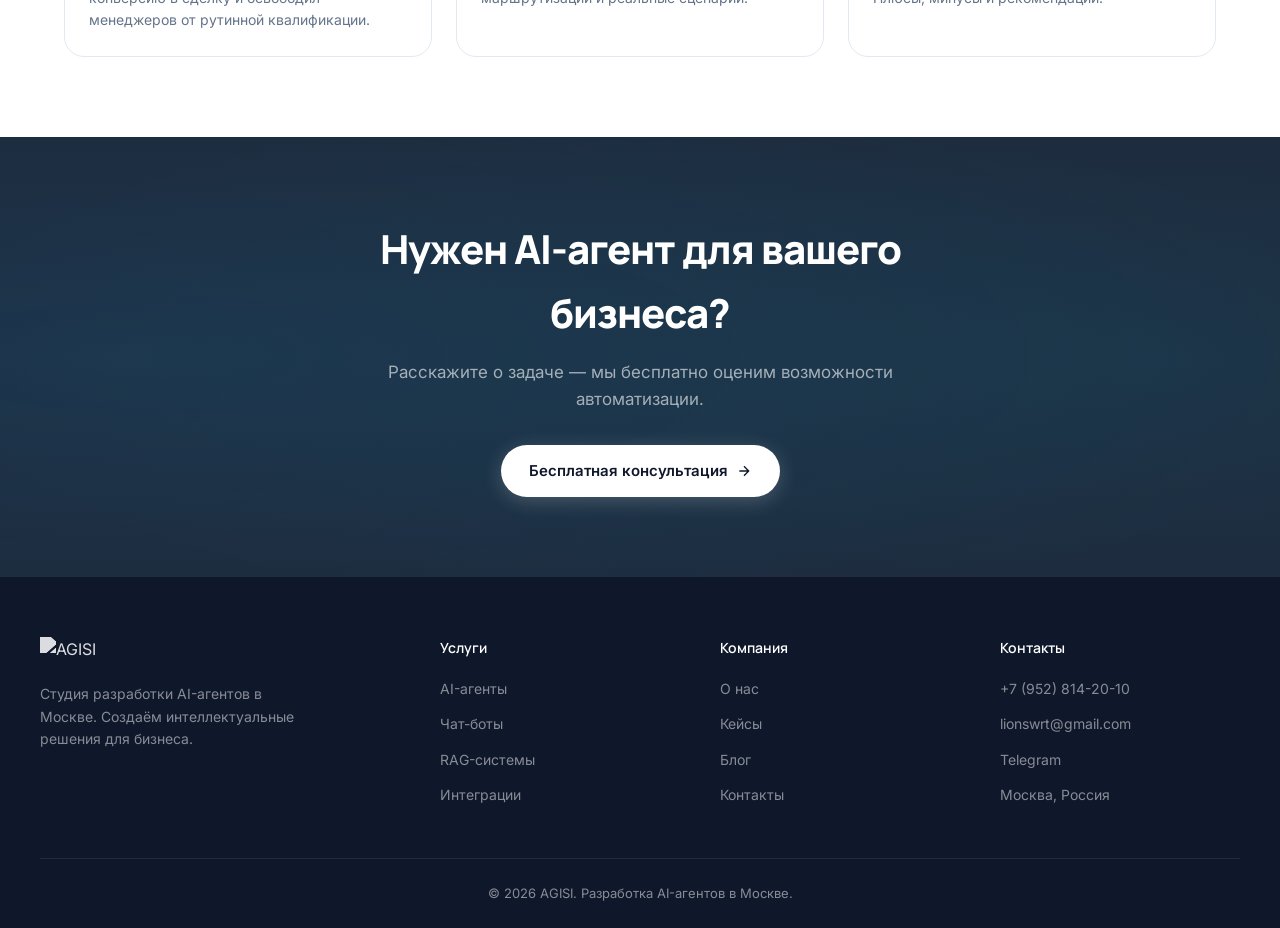
==== commit 2d9a418c: "feat: add background parallax grid lines and animated nodes" ====
--- a/public_html/blog.html
+++ b/public_html/blog.html
@@ -40,7 +40,7 @@
     <link href="https://fonts.googleapis.com/css2?family=Manrope:wght@400;500;600;700;800&family=Inter:wght@400;500;600;700&display=swap" rel="stylesheet">
 
     <!-- Styles -->
-    <link rel="stylesheet" href="styles.css?v=1.0.1">
+    <link rel="stylesheet" href="styles.css?v=1.1.0">
 
     <!-- Structured Data: BreadcrumbList -->
     <script type="application/ld+json">
@@ -117,6 +117,26 @@
 </head>
 <body>
     <noscript><div><img src="https://mc.yandex.ru/watch/110553087" style="position:absolute; left:-9999px;" alt="" /></div></noscript>
+
+    <!-- Background Parallax Grid Lines -->
+    <div class="bg-grid-lines">
+        <div class="bg-line">
+            <div class="bg-line-glow"></div>
+            <div class="parallax-node" data-speed="-0.12"></div>
+        </div>
+        <div class="bg-line">
+            <div class="bg-line-glow"></div>
+            <div class="parallax-node" data-speed="0.18"></div>
+        </div>
+        <div class="bg-line">
+            <div class="bg-line-glow"></div>
+            <div class="parallax-node" data-speed="-0.08"></div>
+        </div>
+        <div class="bg-line">
+            <div class="bg-line-glow"></div>
+            <div class="parallax-node" data-speed="0.15"></div>
+        </div>
+    </div>
 
     <!-- TOP BAR -->
     <div class="top-bar">
@@ -348,6 +368,6 @@
         </svg>
     </a>
 
-    <script src="script.js"></script>
+    <script src="script.js?v=1.1.0"></script>
 </body>
 </html>
--- a/public_html/styles.css
+++ b/public_html/styles.css
@@ -1824,4 +1824,73 @@
     transform: rotate(5deg) scale(1.08);
 }
 
-
+/* ===== BACKGROUND PARALLAX GRID LINES ===== */
+.bg-grid-lines {
+    position: fixed;
+    top: 0;
+    left: 0;
+    width: 100%;
+    height: 100%;
+    z-index: 0;
+    pointer-events: none;
+    display: flex;
+    justify-content: space-between;
+    padding: 0 10%;
+}
+
+.bg-line {
+    position: relative;
+    width: 1px;
+    height: 100%;
+    background: linear-gradient(to bottom, 
+        rgba(15, 23, 42, 0.02) 0%, 
+        rgba(15, 23, 42, 0.05) 50%, 
+        rgba(15, 23, 42, 0.02) 100%
+    );
+}
+
+.bg-line-glow {
+    position: absolute;
+    top: -200px;
+    left: -1px;
+    width: 3px;
+    height: 180px;
+    background: linear-gradient(to bottom, 
+        transparent 0%, 
+        var(--primary) 50%, 
+        transparent 100%
+    );
+    opacity: 0.4;
+    animation: move-glow 15s infinite linear;
+}
+
+.bg-line:nth-child(1) .bg-line-glow { animation-duration: 22s; animation-delay: -2s; }
+.bg-line:nth-child(2) .bg-line-glow { animation-duration: 28s; animation-delay: -7s; }
+.bg-line:nth-child(3) .bg-line-glow { animation-duration: 20s; animation-delay: -12s; }
+.bg-line:nth-child(4) .bg-line-glow { animation-duration: 25s; animation-delay: -4s; }
+
+@keyframes move-glow {
+    0% { top: -200px; }
+    100% { top: 100%; }
+}
+
+.parallax-node {
+    position: absolute;
+    left: -6px;
+    width: 13px;
+    height: 13px;
+    border-radius: 50%;
+    background: var(--white);
+    border: 2.5px solid var(--primary);
+    box-shadow: 0 0 8px rgba(14, 165, 233, 0.4);
+    opacity: 0.6;
+    will-change: transform;
+}
+
+.bg-line:nth-child(1) .parallax-node { top: 25%; }
+.bg-line:nth-child(2) .parallax-node { top: 65%; }
+.bg-line:nth-child(3) .parallax-node { top: 40%; }
+.bg-line:nth-child(4) .parallax-node { top: 80%; }
+
+
+
